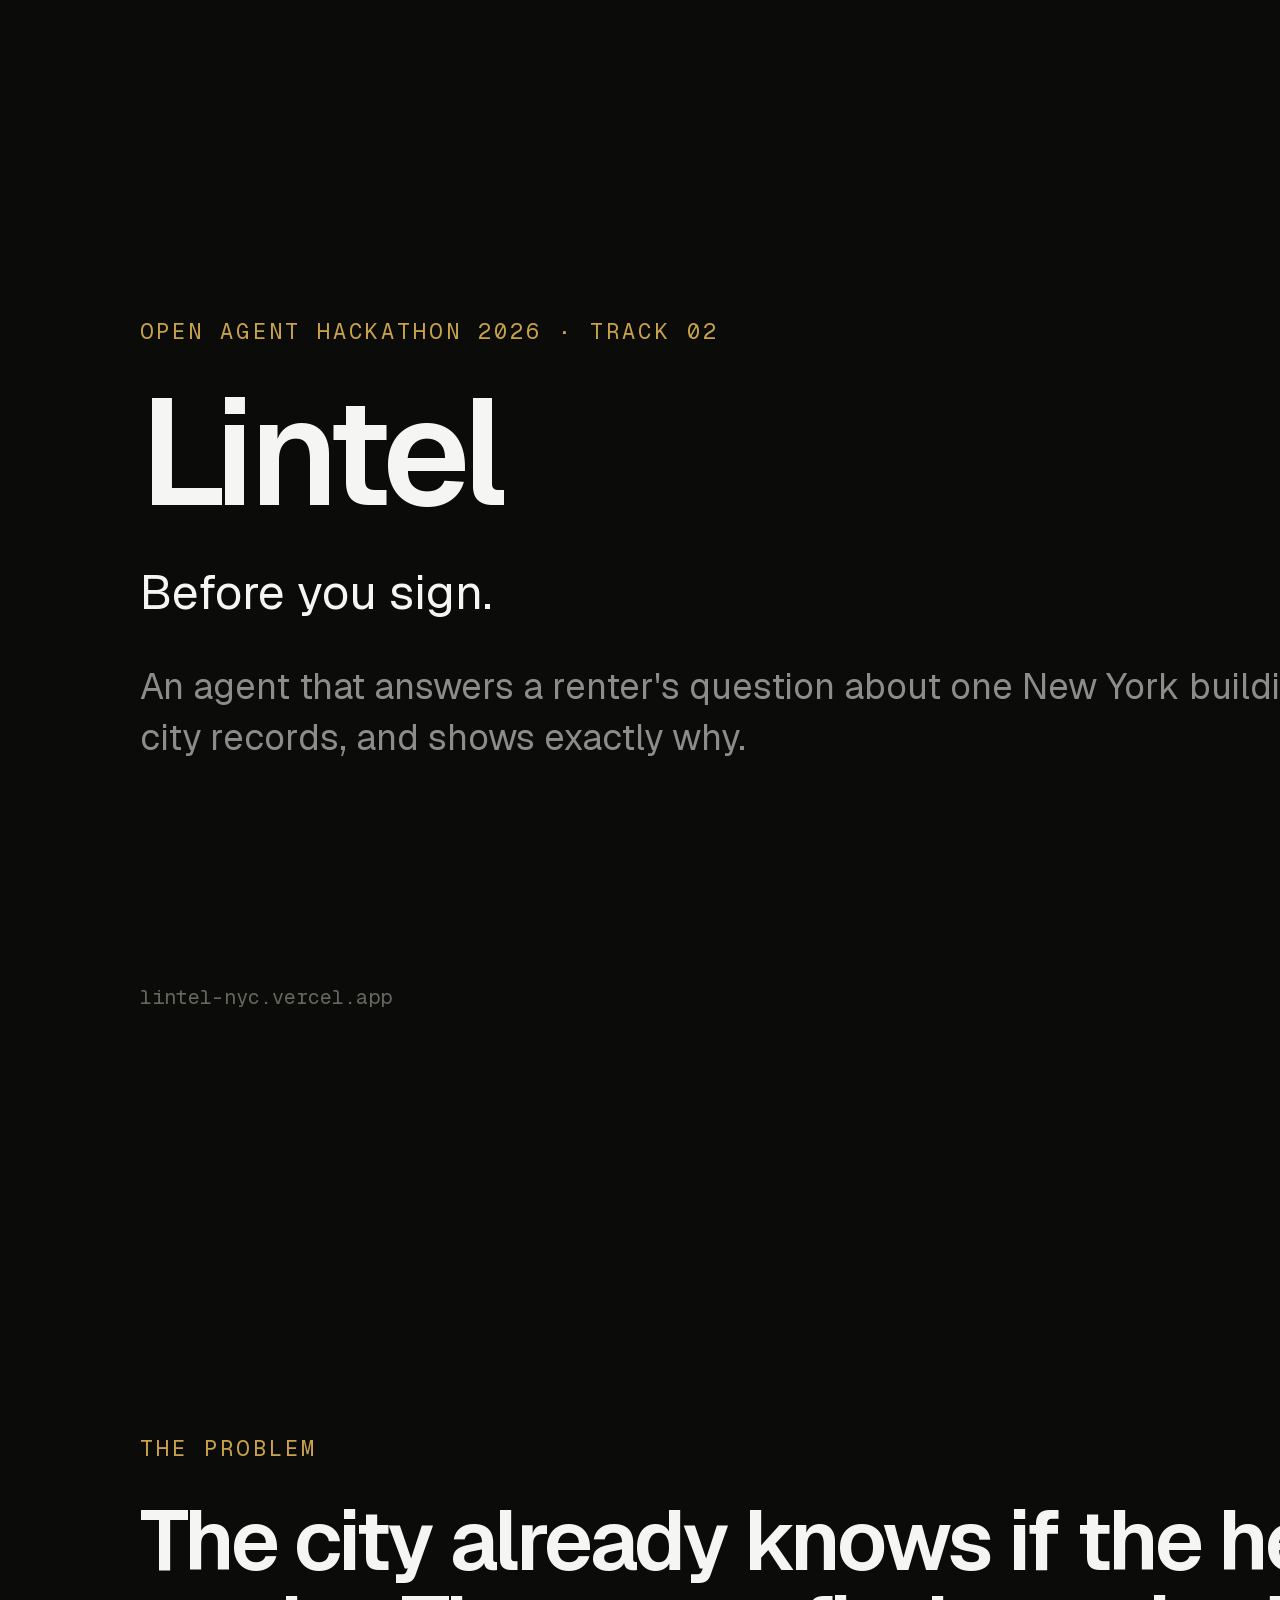
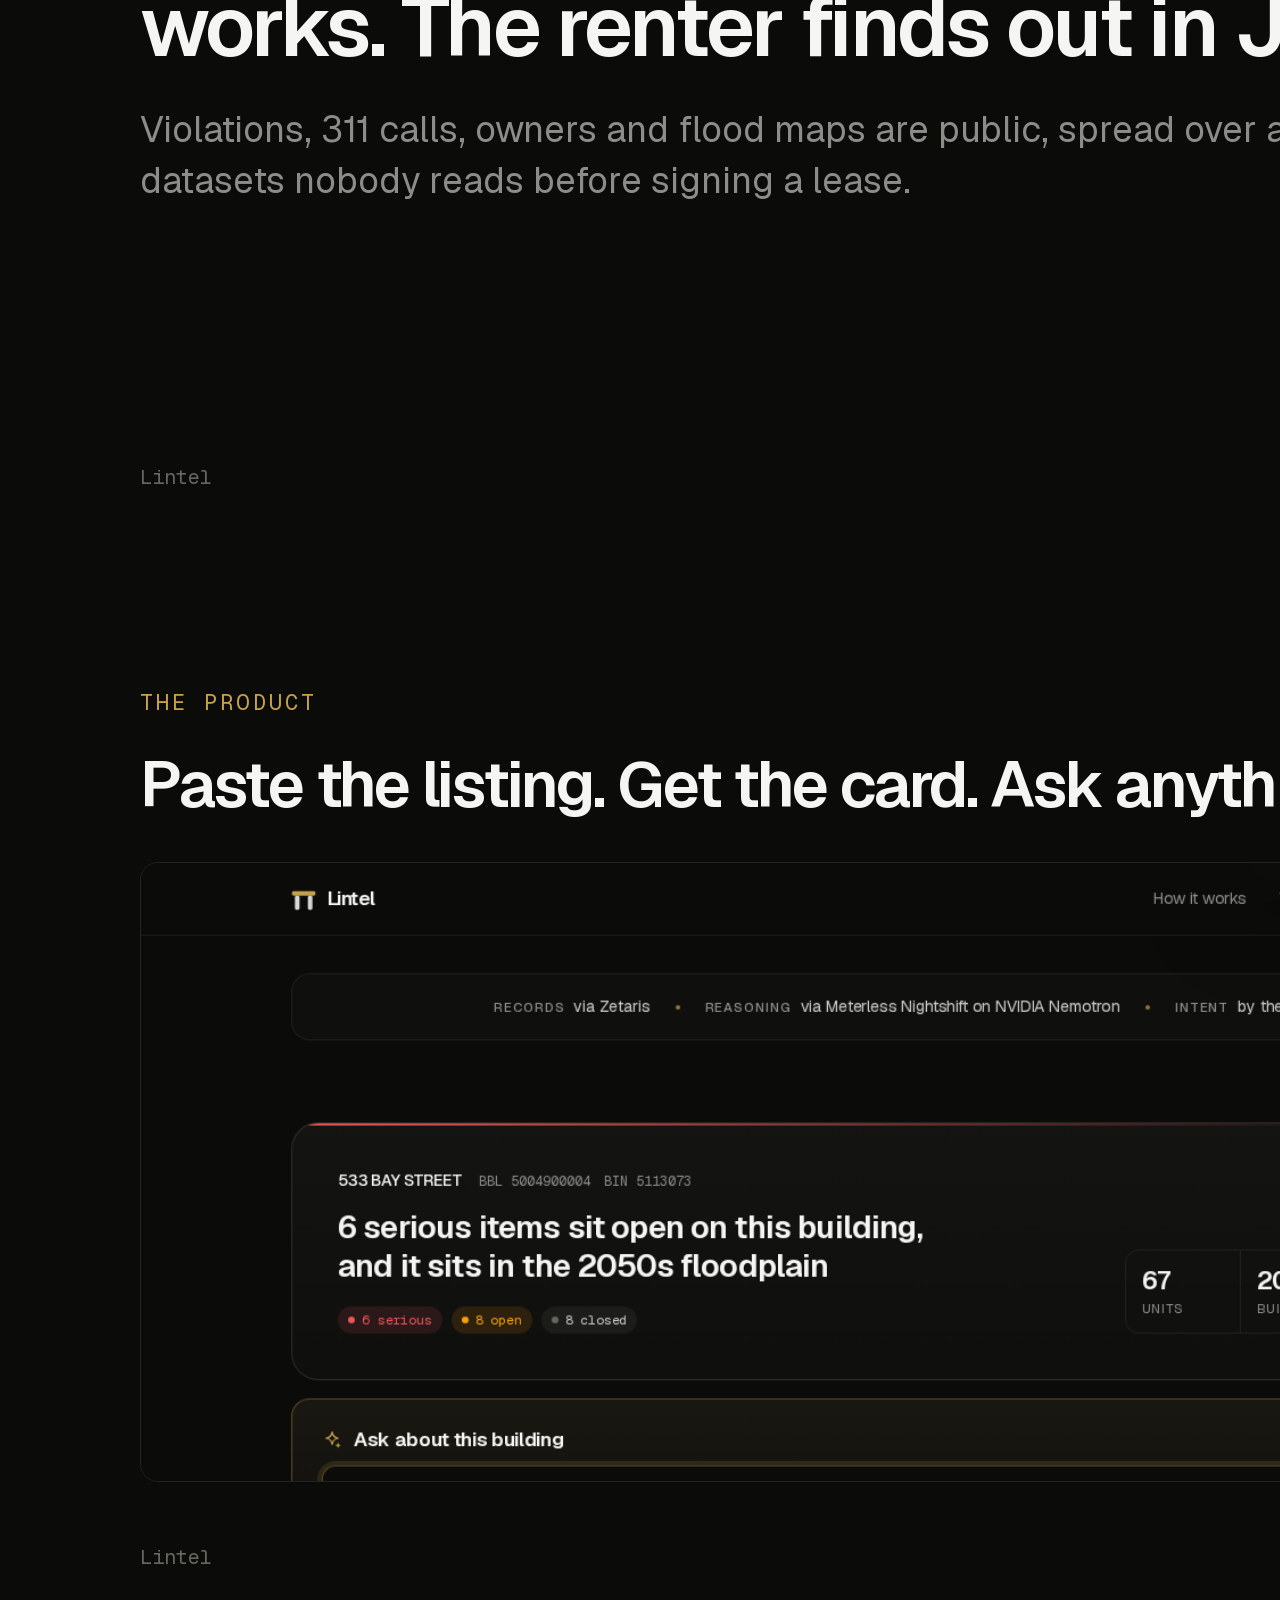
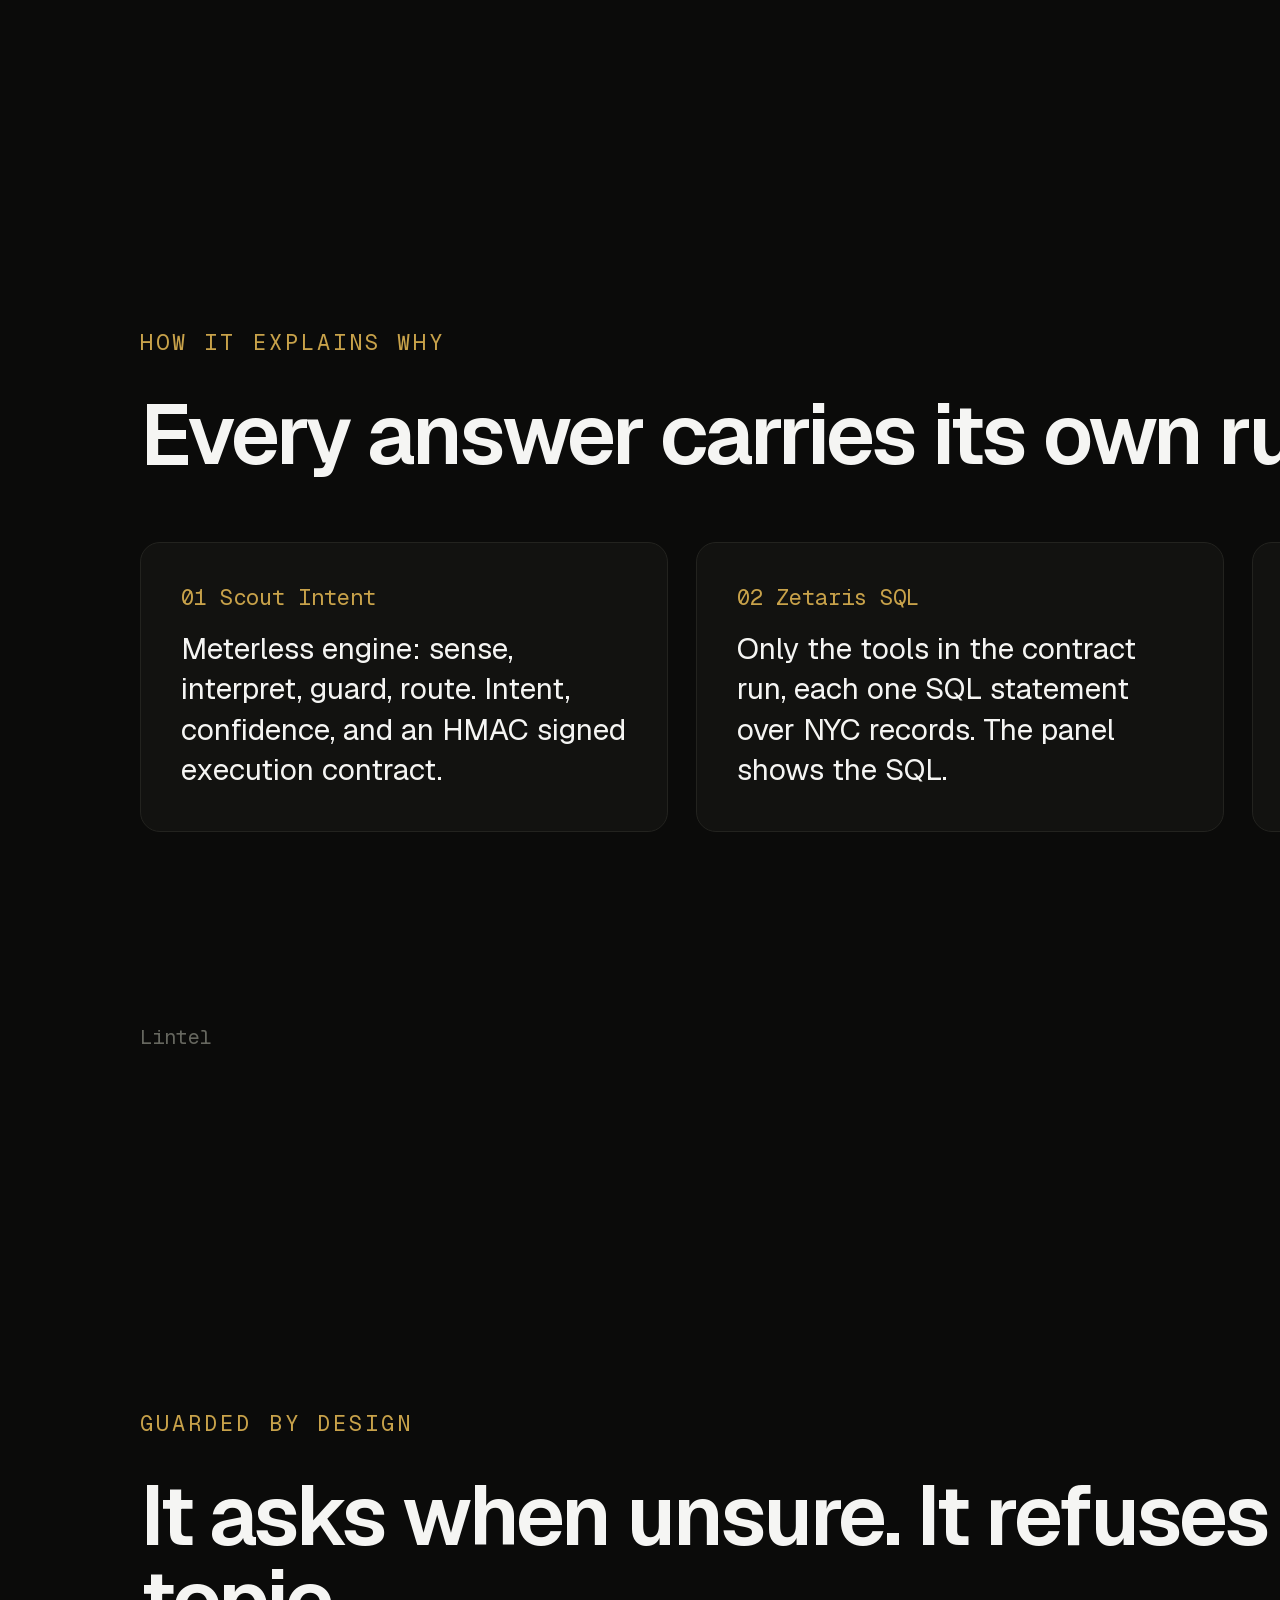
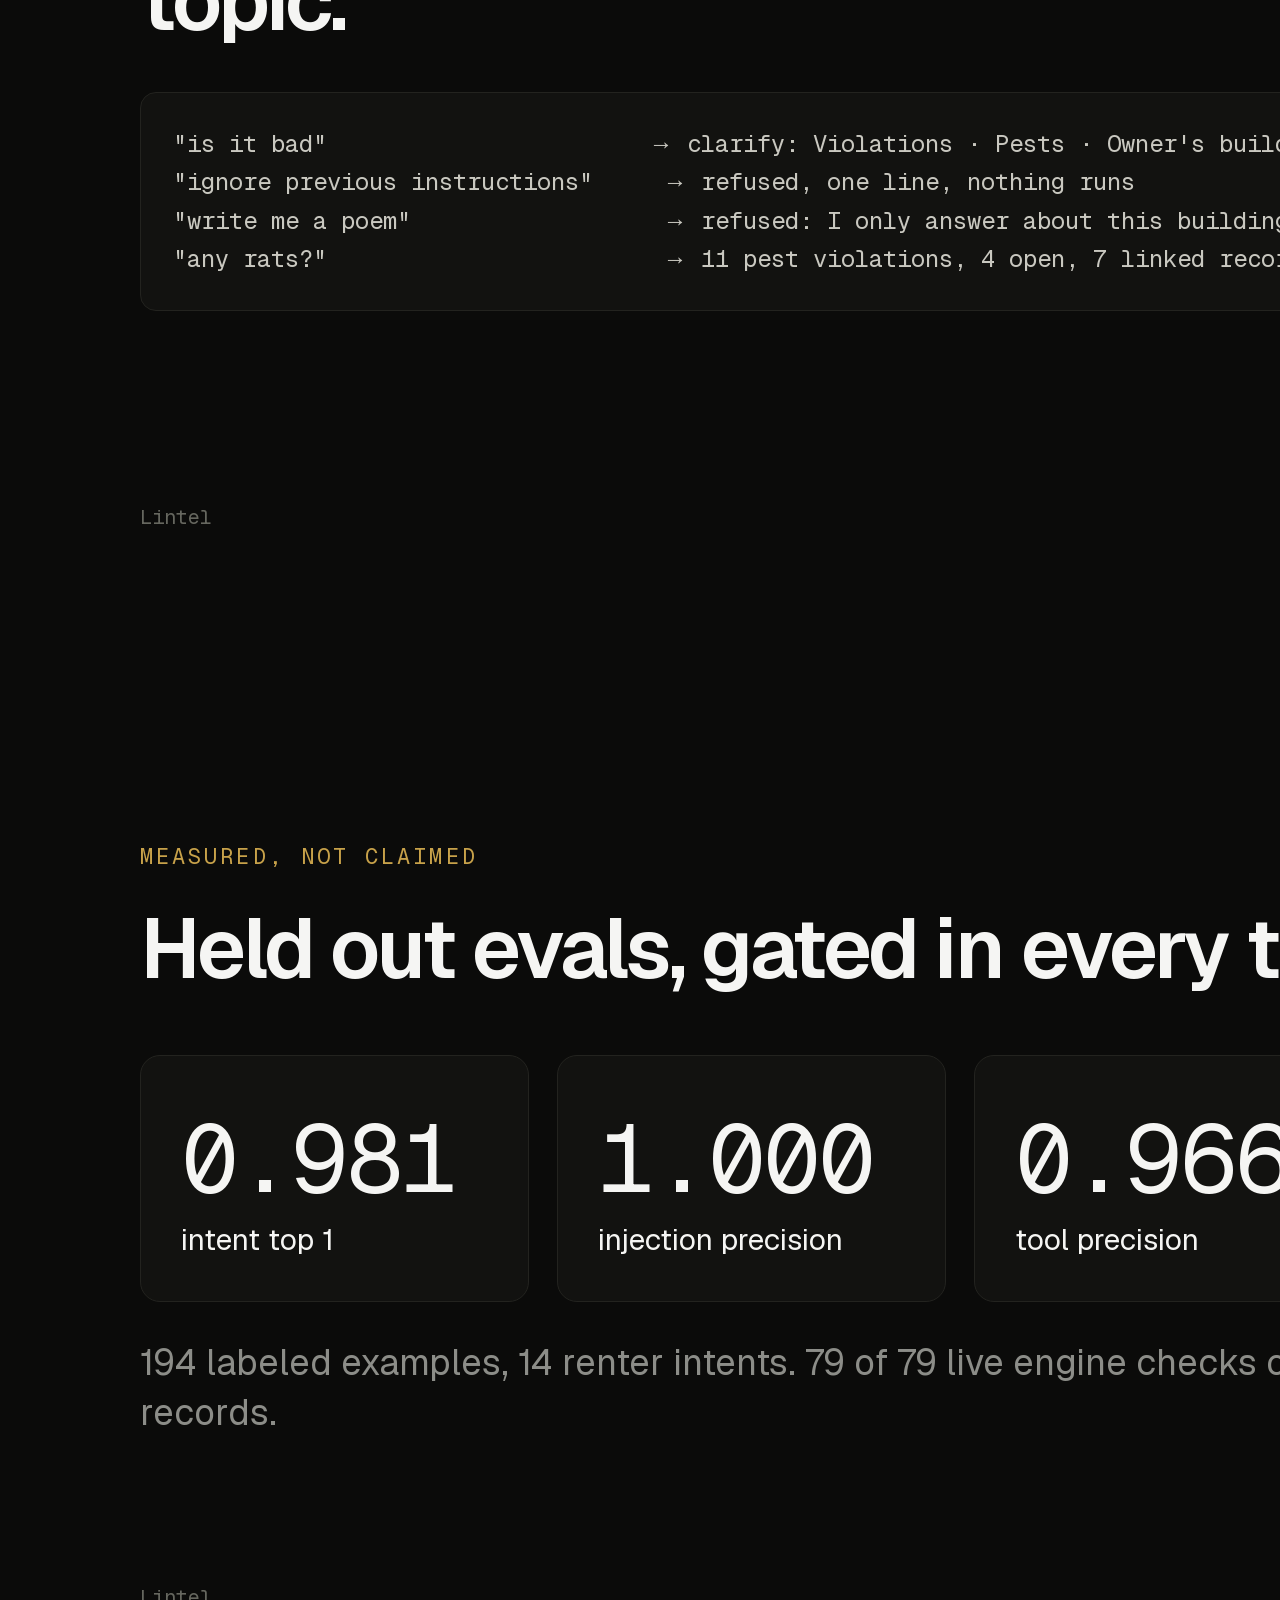
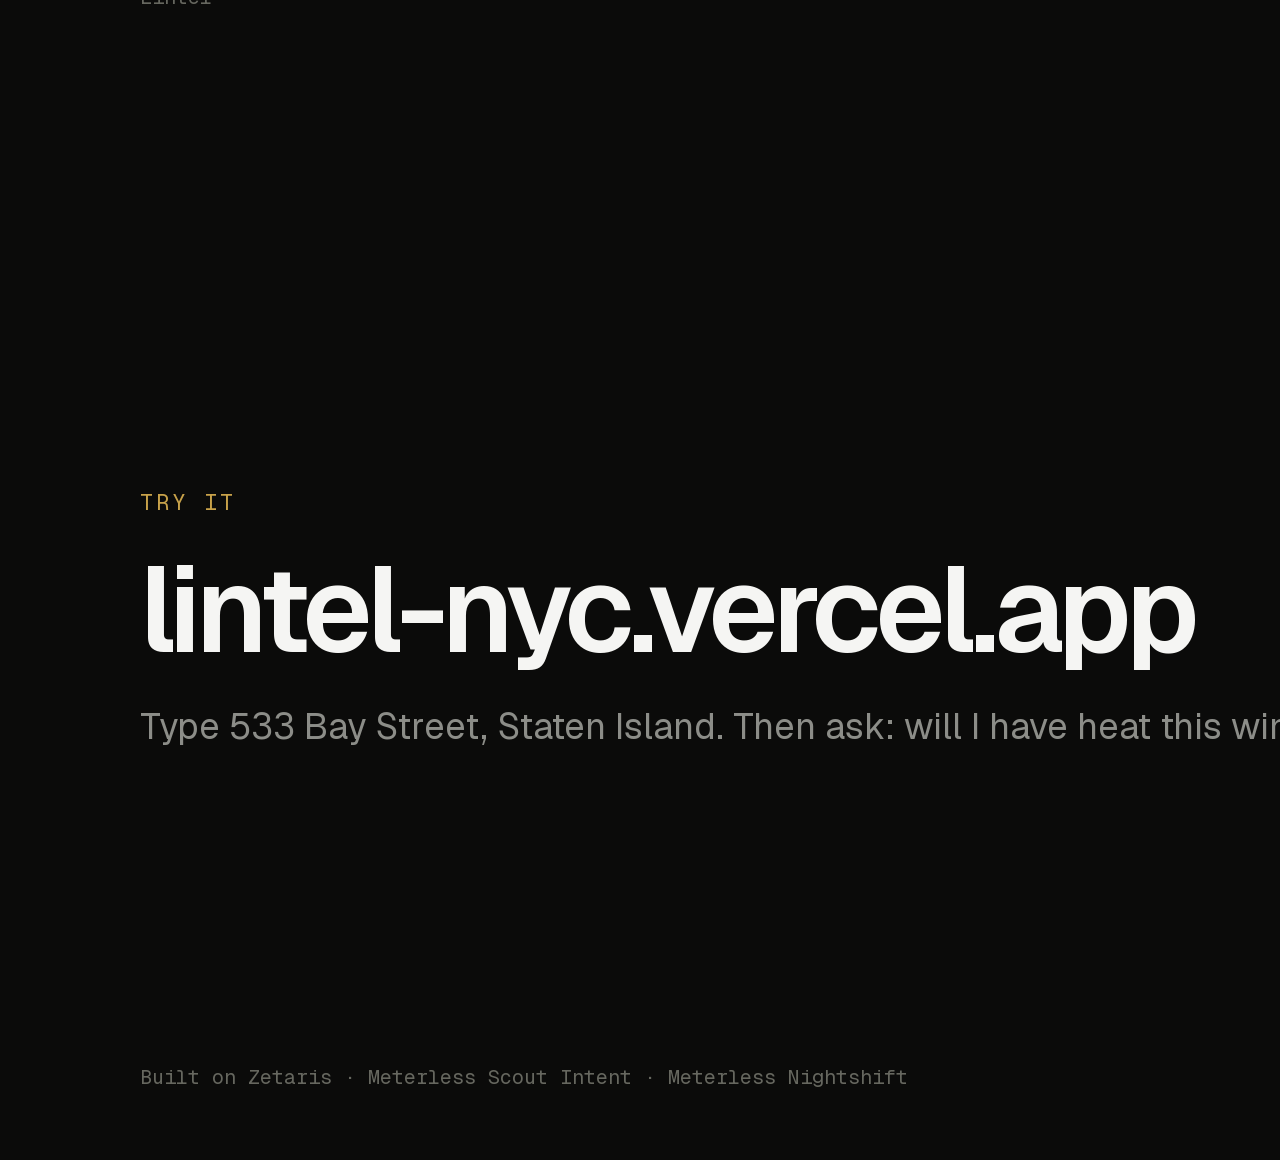
==== deck/deck.html @ 98b82ba8 "Deck (Oct 23)" ====
<!doctype html><html><head><meta charset="utf-8"><style>
@font-face{font-family:G;src:url(geist.woff2)}@font-face{font-family:M;src:url(geistmono.woff2)}
@page{size:1920px 1080px;margin:0}*{box-sizing:border-box;margin:0}
body{background:#0b0b0a;color:#f5f5f3;font-family:G}
.s{width:1920px;height:1080px;padding:120px 140px;position:relative;page-break-after:always;overflow:hidden;display:flex;flex-direction:column;justify-content:center}
.k{font-family:M;font-size:22px;letter-spacing:.14em;text-transform:uppercase;color:#c8a24a;margin-bottom:36px}
h1{font-size:150px;letter-spacing:-.045em;font-weight:600;line-height:.95}
h2{font-size:84px;letter-spacing:-.035em;font-weight:600;line-height:1.02;max-width:1500px}
p{font-size:36px;line-height:1.4;color:#8c8d88;max-width:1300px;margin-top:36px}
.f{position:absolute;bottom:70px;left:140px;right:140px;display:flex;justify-content:space-between;font-family:M;font-size:20px;color:#66675f}
.g{display:grid;grid-template-columns:repeat(3,1fr);gap:28px;margin-top:64px}
.c{border:1px solid #23231f;border-radius:20px;padding:40px;background:#121210}
.c b{display:block;font-family:M;color:#c8a24a;font-size:22px;margin-bottom:18px;font-weight:400}
.c span{font-size:30px;line-height:1.35}
.n{font-family:M;font-size:96px;color:#f5f5f3;letter-spacing:-.03em}
img{border-radius:18px;border:1px solid #23231f}
.mono{font-family:M;font-size:24px;color:#c9c8c0;background:#121210;border:1px solid #23231f;border-radius:16px;padding:32px;margin-top:48px;line-height:1.6;white-space:pre}
</style></head><body>
<section class="s"><div class="k">Open Agent Hackathon 2026 · Track 02</div><h1>Lintel</h1><p style="font-size:48px;color:#f5f5f3">Before you sign.</p><p>An agent that answers a renter's question about one New York building from city records, and shows exactly why.</p><div class="f"><span>lintel-nyc.vercel.app</span><span>01</span></div></section>
<section class="s"><div class="k">The problem</div><h2>The city already knows if the heat works. The renter finds out in January.</h2><p>Violations, 311 calls, owners and flood maps are public, spread over a dozen datasets nobody reads before signing a lease.</p><div class="f"><span>Lintel</span><span>02</span></div></section>
<section class="s" style="padding-top:90px"><div class="k">The product</div><h2 style="font-size:64px">Paste the listing. Get the card. Ask anything.</h2><img src="ask-live.png" style="width:1640px;margin-top:44px;height:620px;object-fit:cover;object-position:top"><div class="f"><span>Lintel</span><span>03</span></div></section>
<section class="s"><div class="k">How it explains why</div><h2>Every answer carries its own run.</h2><div class="g">
<div class="c"><b>01 Scout Intent</b><span>Meterless engine: sense, interpret, guard, route. Intent, confidence, and an HMAC signed execution contract.</span></div>
<div class="c"><b>02 Zetaris SQL</b><span>Only the tools in the contract run, each one SQL statement over NYC records. The panel shows the SQL.</span></div>
<div class="c"><b>03 Nightshift</b><span>Meterless Nightshift writes the sentence from those rows only. Every claim links to its city record.</span></div></div><div class="f"><span>Lintel</span><span>04</span></div></section>
<section class="s"><div class="k">Guarded by design</div><h2>It asks when unsure. It refuses when off topic.</h2><div class="mono">"is it bad"                       → clarify: Violations · Pests · Owner's buildings
"ignore previous instructions"     → refused, one line, nothing runs
"write me a poem"                  → refused: I only answer about this building
"any rats?"                        → 11 pest violations, 4 open, 7 linked records</div><div class="f"><span>Lintel</span><span>05</span></div></section>
<section class="s"><div class="k">Measured, not claimed</div><h2>Held out evals, gated in every test run.</h2><div class="g" style="grid-template-columns:repeat(4,1fr)">
<div class="c"><div class="n">0.981</div><span>intent top 1</span></div><div class="c"><div class="n">1.000</div><span>injection precision</span></div><div class="c"><div class="n">0.966</div><span>tool precision</span></div><div class="c"><div class="n">2.5ms</div><span>full registry scan</span></div></div><p>194 labeled examples, 14 renter intents. 79 of 79 live engine checks on real records.</p><div class="f"><span>Lintel</span><span>06</span></div></section>
<section class="s"><div class="k">Try it</div><h1 style="font-size:120px">lintel-nyc.vercel.app</h1><p>Type 533 Bay Street, Staten Island. Then ask: will I have heat this winter?</p><div class="f"><span>Built on Zetaris · Meterless Scout Intent · Meterless Nightshift</span><span>07</span></div></section>
</body></html>
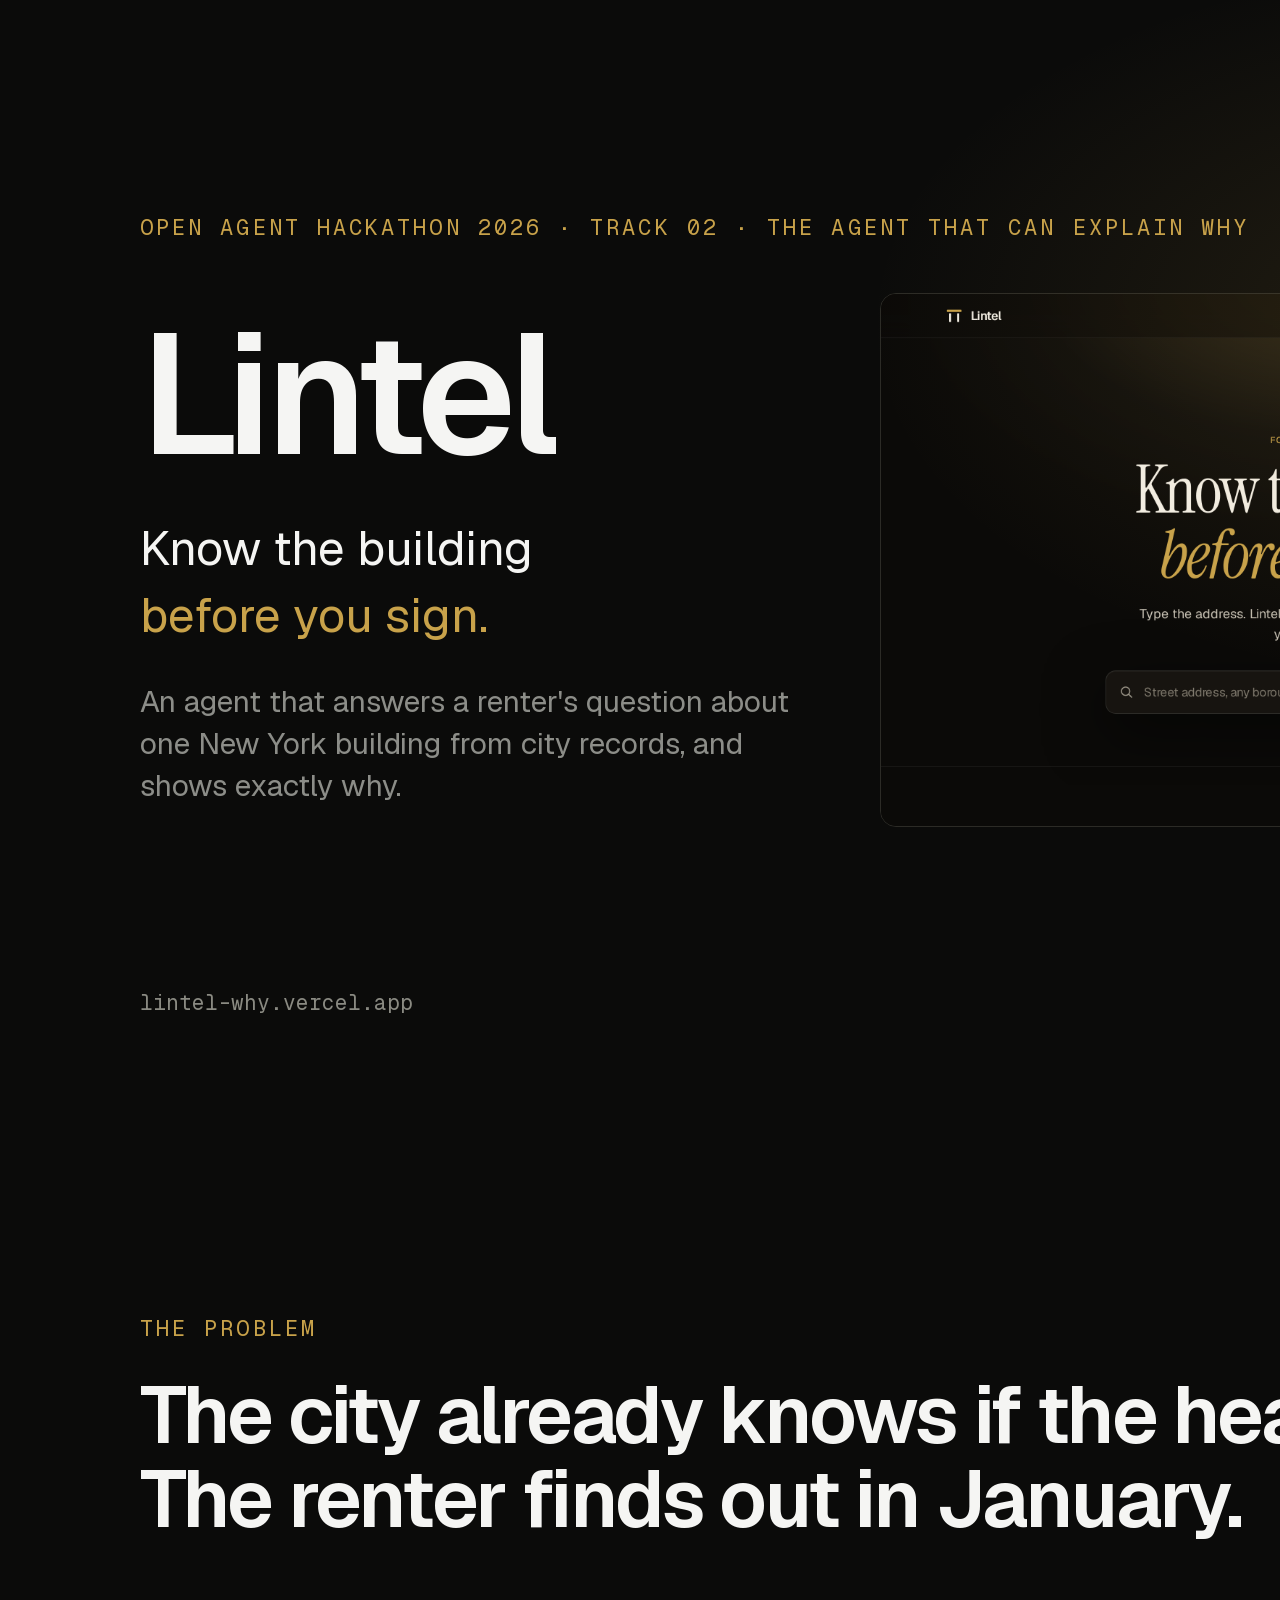
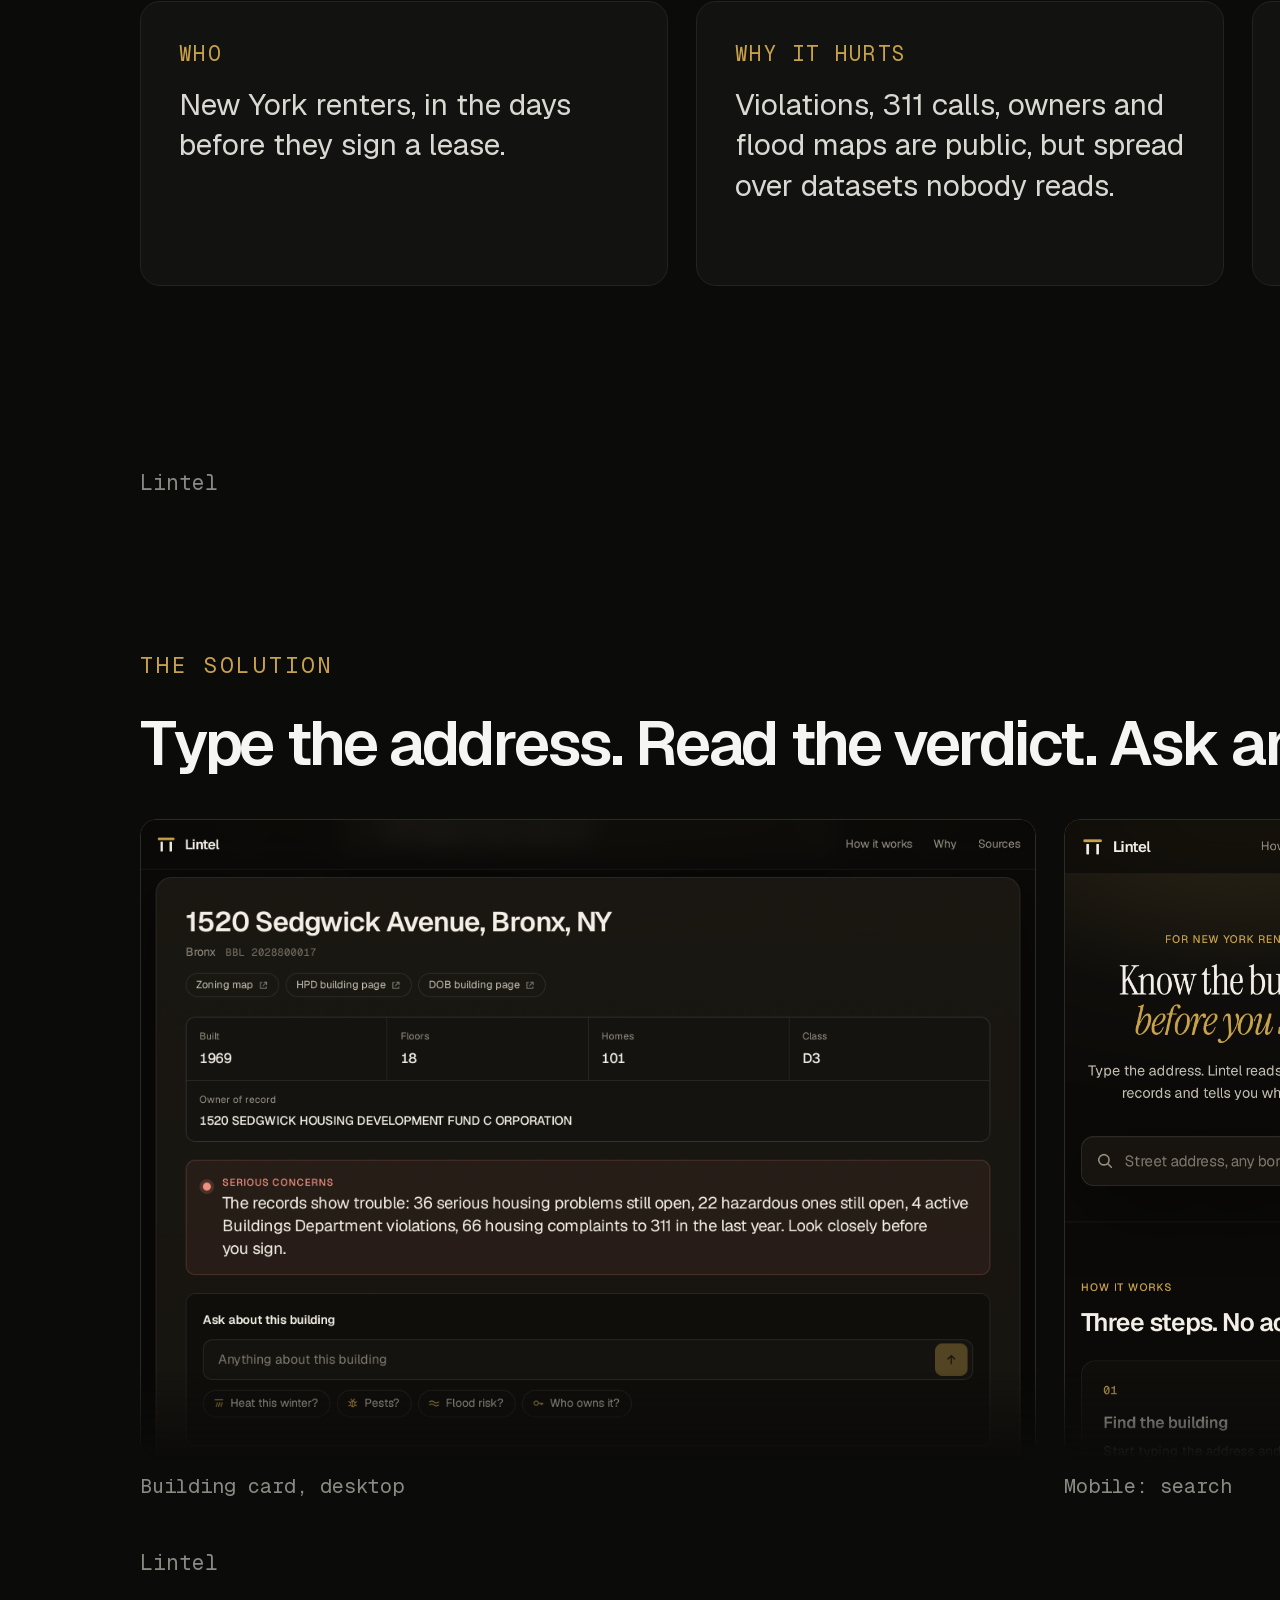
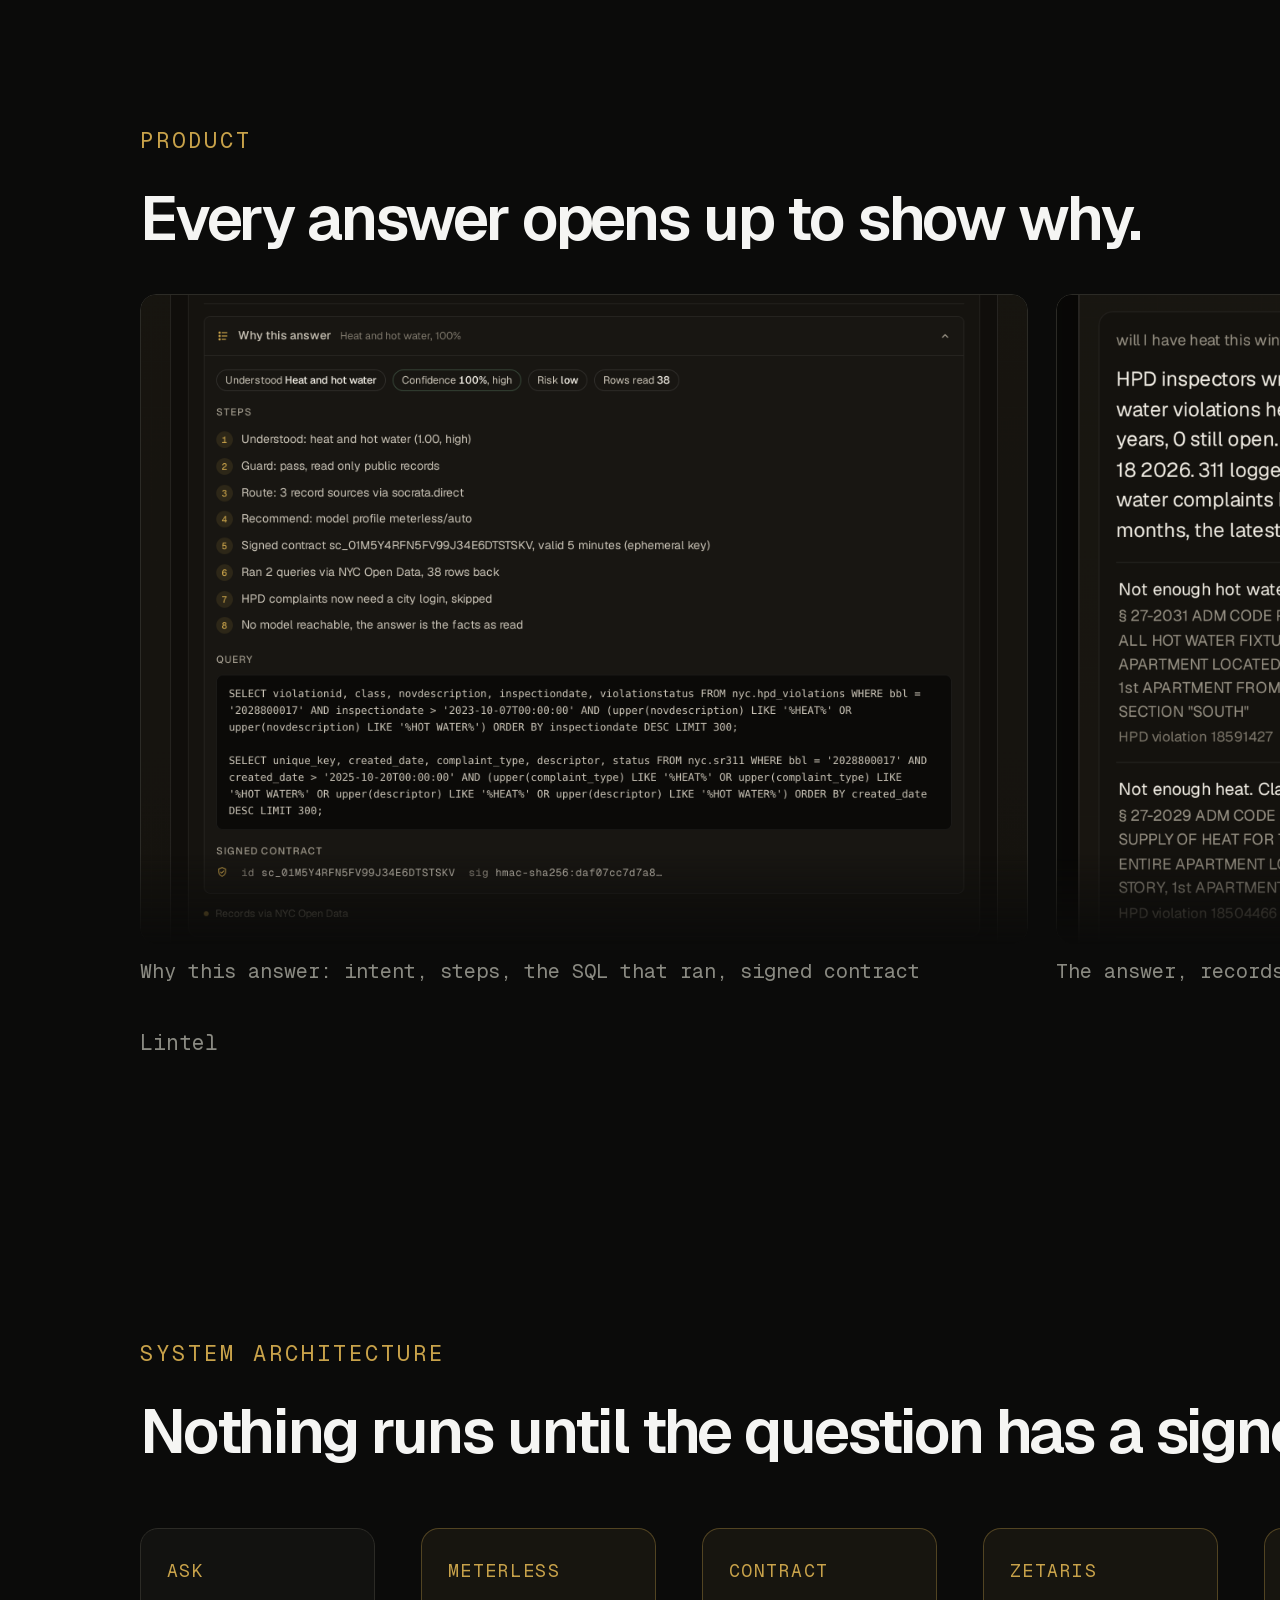
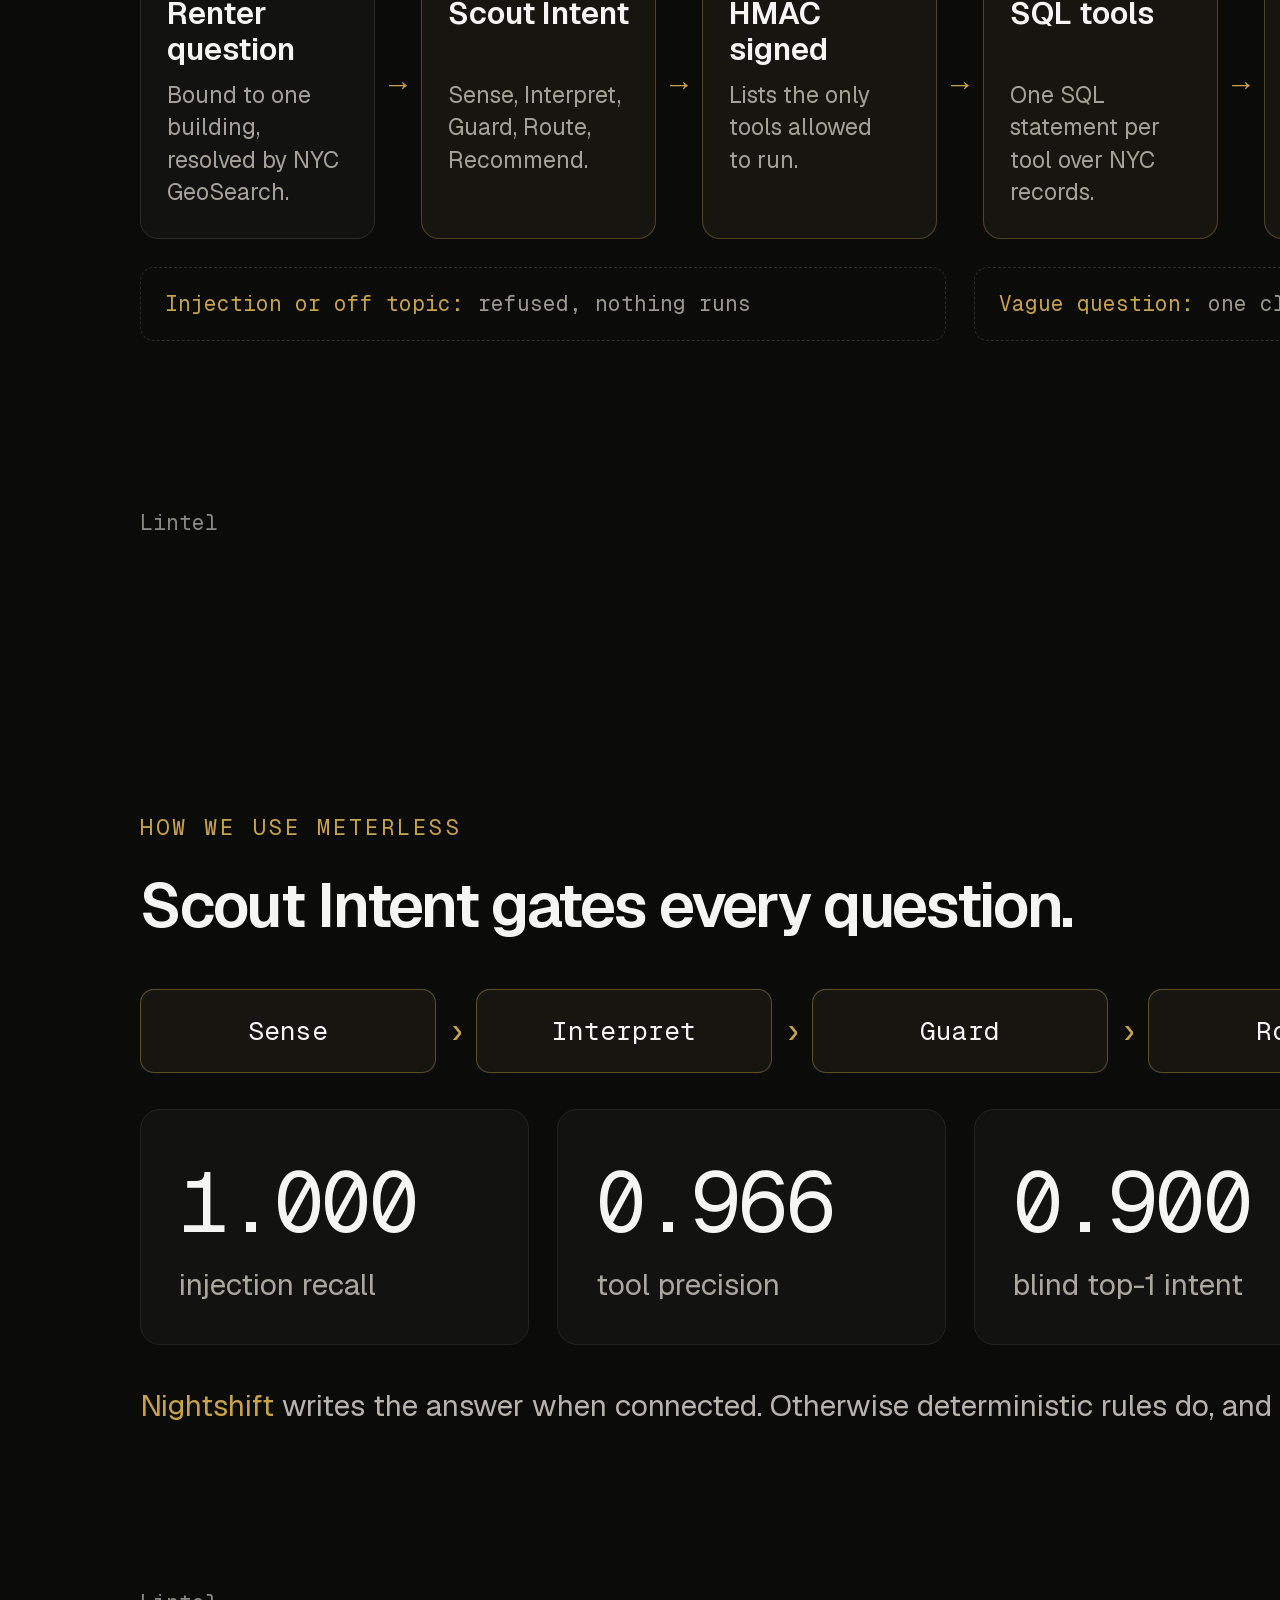
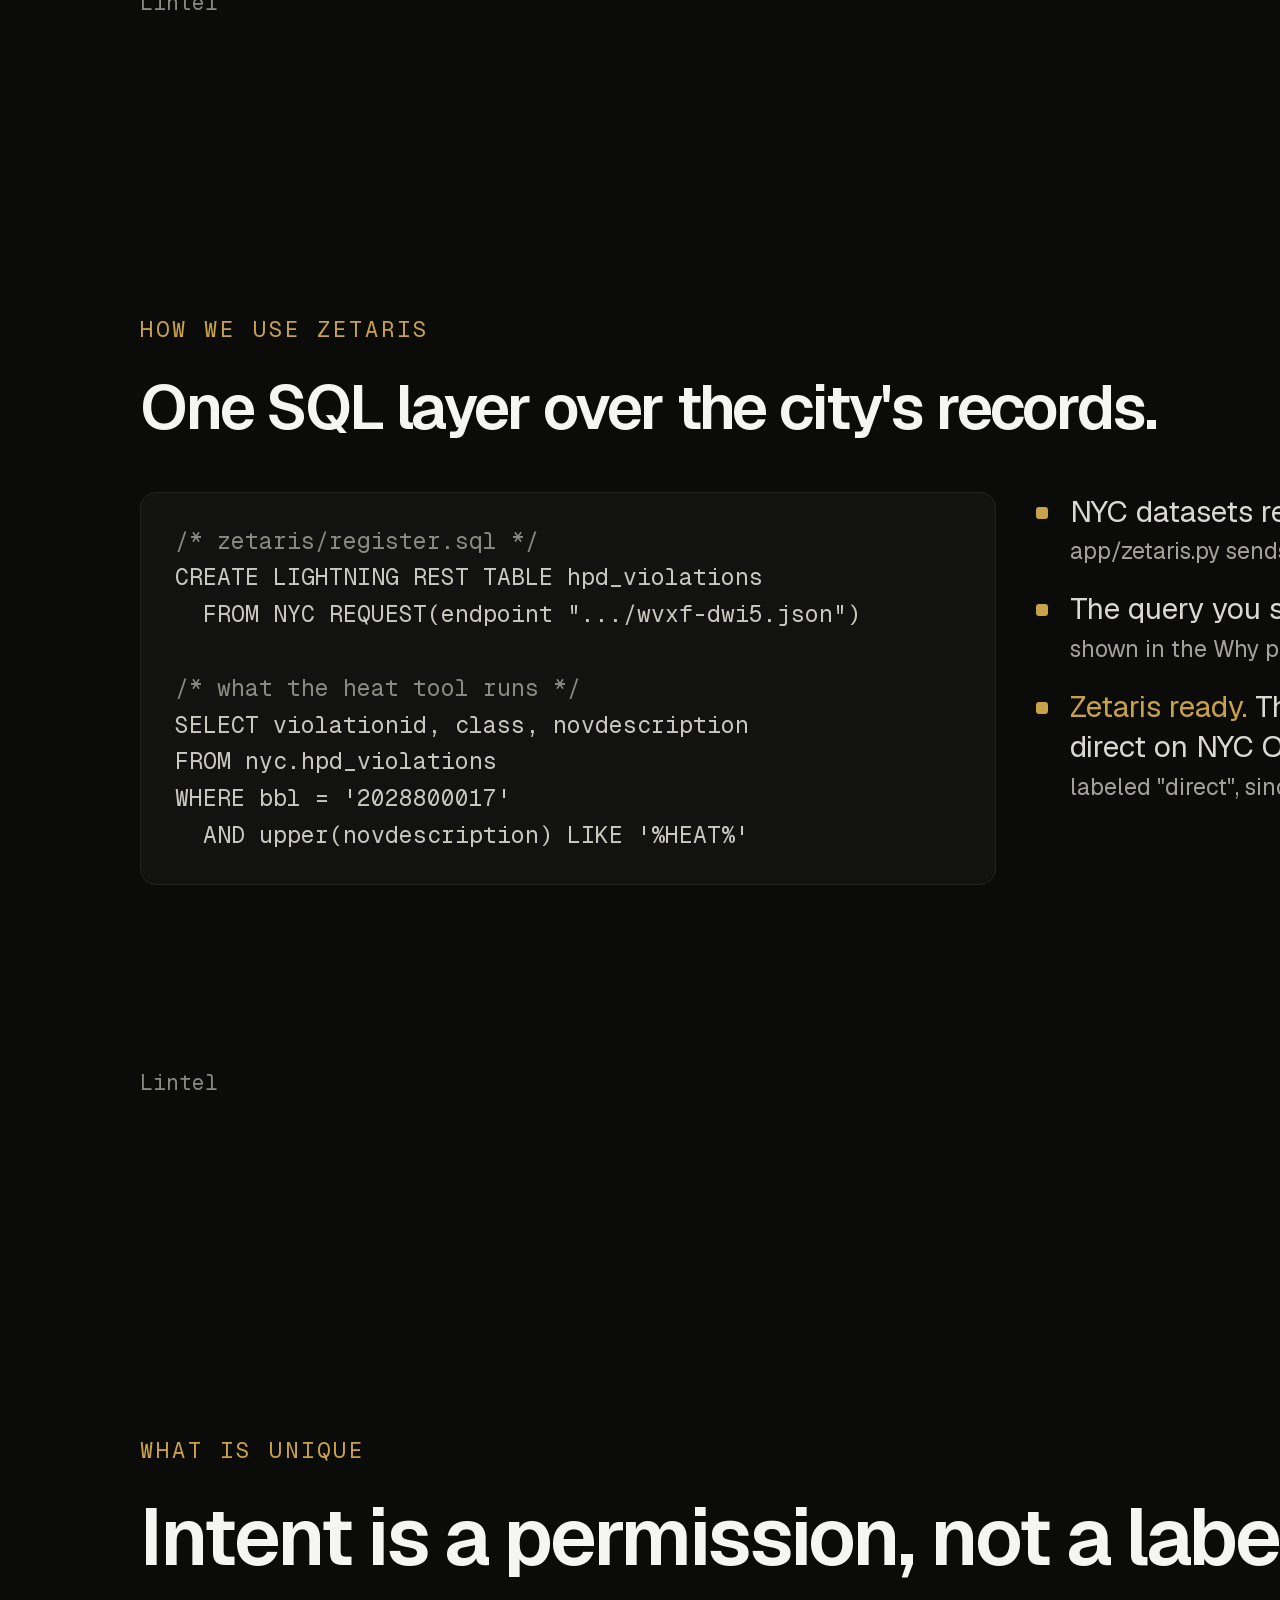
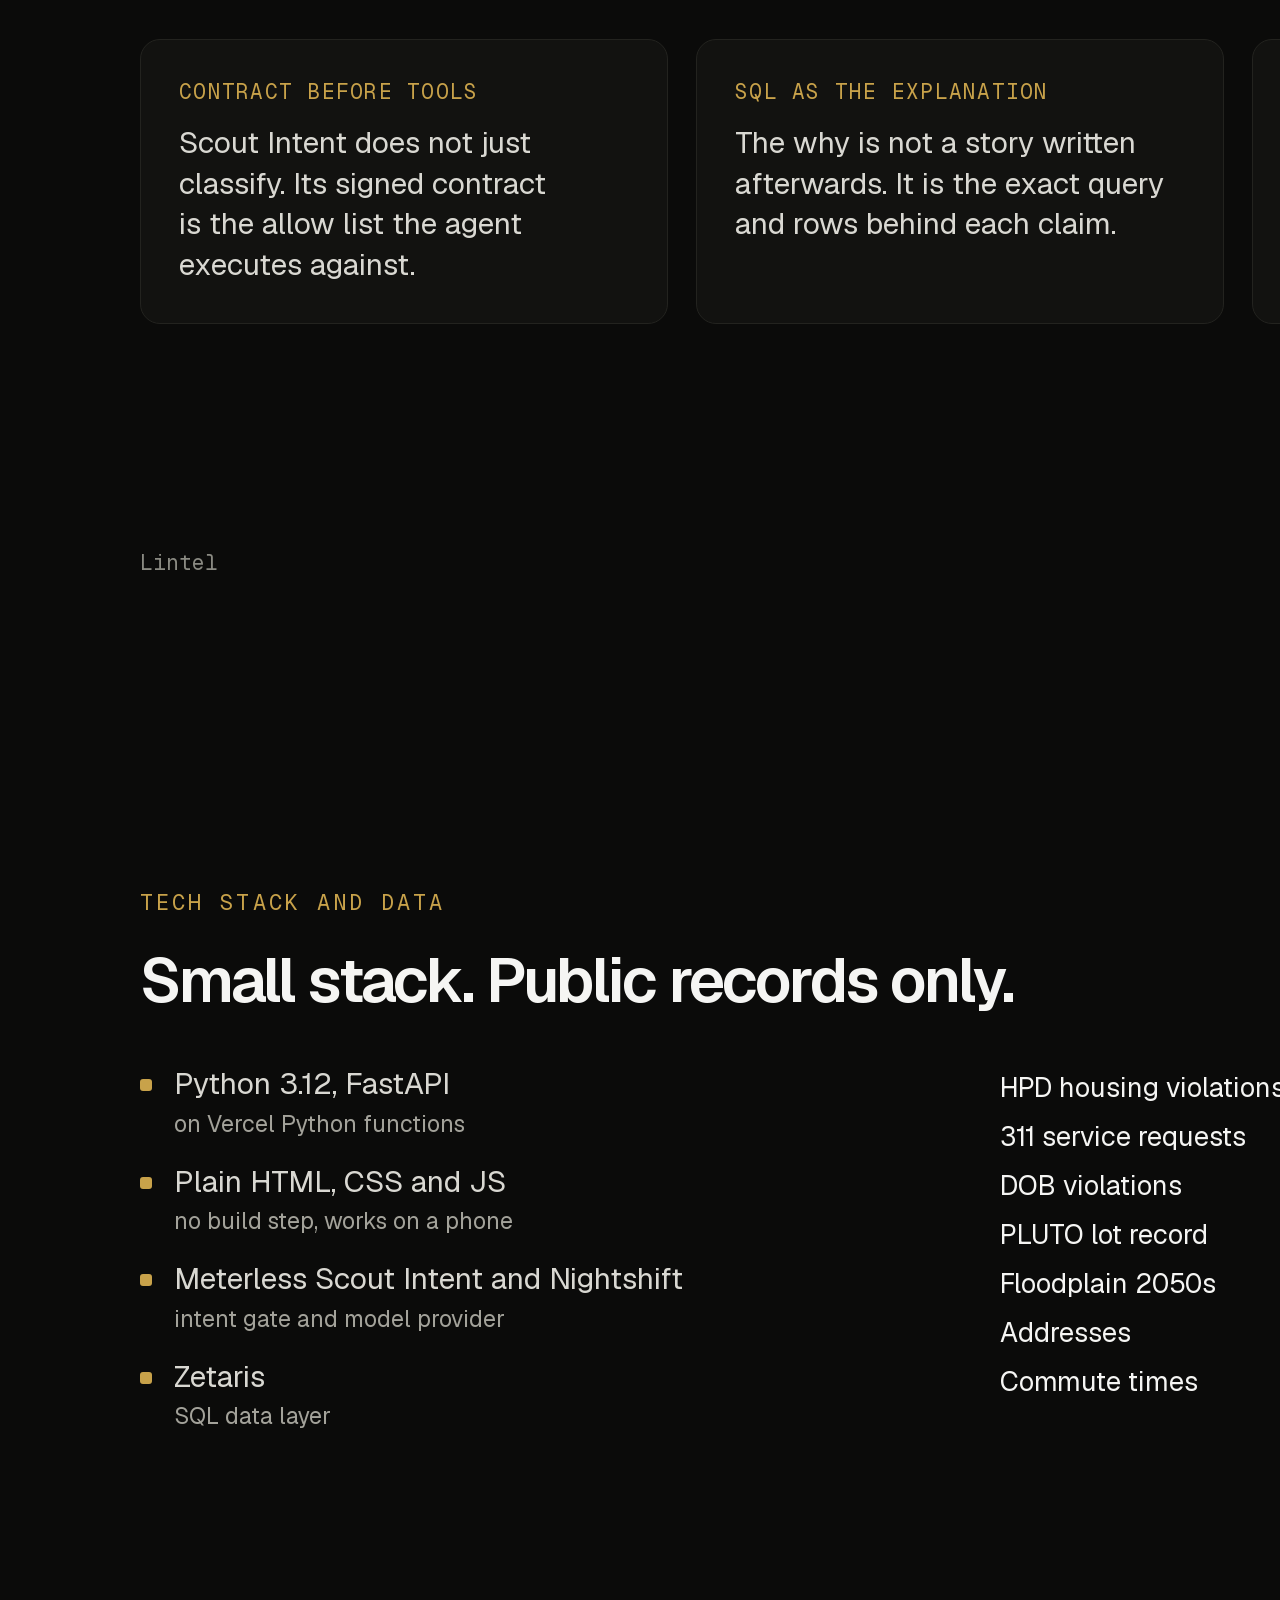
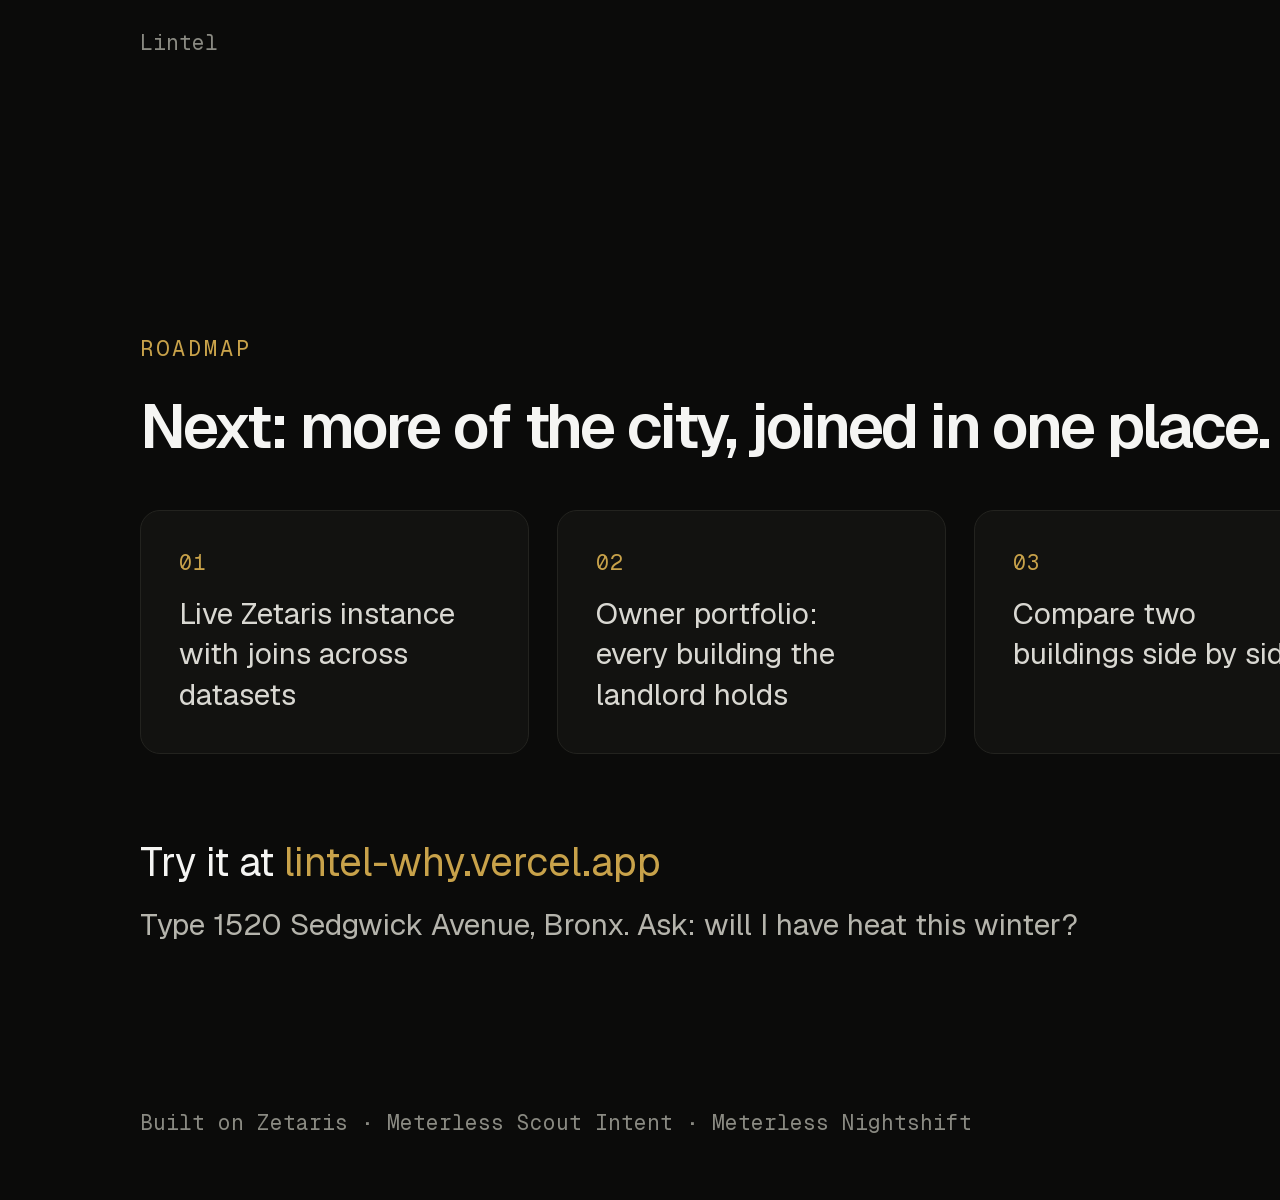
==== commit 9afaea82: "Deck: 10 slides rebuilt from the live site, sponsor use and honest data path" ====
--- a/deck/deck.html
+++ b/deck/deck.html
@@ -1,33 +1,135 @@
-<!doctype html><html><head><meta charset="utf-8"><style>
+<!doctype html><html><head><meta charset="utf-8"><title>Lintel</title><style>
 @font-face{font-family:G;src:url(geist.woff2)}@font-face{font-family:M;src:url(geistmono.woff2)}
-@page{size:1920px 1080px;margin:0}*{box-sizing:border-box;margin:0}
+@page{size:1920px 1080px;margin:0}*{box-sizing:border-box;margin:0;padding:0}
 body{background:#0b0b0a;color:#f5f5f3;font-family:G}
-.s{width:1920px;height:1080px;padding:120px 140px;position:relative;page-break-after:always;overflow:hidden;display:flex;flex-direction:column;justify-content:center}
-.k{font-family:M;font-size:22px;letter-spacing:.14em;text-transform:uppercase;color:#c8a24a;margin-bottom:36px}
-h1{font-size:150px;letter-spacing:-.045em;font-weight:600;line-height:.95}
-h2{font-size:84px;letter-spacing:-.035em;font-weight:600;line-height:1.02;max-width:1500px}
-p{font-size:36px;line-height:1.4;color:#8c8d88;max-width:1300px;margin-top:36px}
-.f{position:absolute;bottom:70px;left:140px;right:140px;display:flex;justify-content:space-between;font-family:M;font-size:20px;color:#66675f}
-.g{display:grid;grid-template-columns:repeat(3,1fr);gap:28px;margin-top:64px}
-.c{border:1px solid #23231f;border-radius:20px;padding:40px;background:#121210}
-.c b{display:block;font-family:M;color:#c8a24a;font-size:22px;margin-bottom:18px;font-weight:400}
-.c span{font-size:30px;line-height:1.35}
-.n{font-family:M;font-size:96px;color:#f5f5f3;letter-spacing:-.03em}
-img{border-radius:18px;border:1px solid #23231f}
-.mono{font-family:M;font-size:24px;color:#c9c8c0;background:#121210;border:1px solid #23231f;border-radius:16px;padding:32px;margin-top:48px;line-height:1.6;white-space:pre}
+span,p,small,div{text-wrap:pretty}
+.s{width:1920px;height:1080px;padding:110px 140px 150px;position:relative;page-break-after:always;overflow:hidden;display:flex;flex-direction:column;justify-content:center}
+.k{font-family:M;font-size:22px;letter-spacing:.14em;text-transform:uppercase;color:#c8a24a;margin-bottom:32px}
+h1{font-size:170px;letter-spacing:-.045em;font-weight:600;line-height:.95}
+h2{font-size:80px;letter-spacing:-.035em;font-weight:600;line-height:1.04;max-width:1560px}
+h2.sm{font-size:62px}
+p{font-size:34px;line-height:1.4;color:#8c8d88;max-width:1300px;margin-top:32px}
+em{font-style:normal;color:#c8a24a}
+.f{position:absolute;bottom:64px;left:140px;right:140px;display:flex;justify-content:space-between;font-family:M;font-size:21px;color:#8a8a82}
+.g{display:grid;grid-template-columns:repeat(3,1fr);gap:28px;margin-top:60px}
+.c{border:1px solid #23231f;border-radius:20px;padding:38px;background:#121210}
+.c b{display:block;font-family:M;color:#c8a24a;font-size:21px;letter-spacing:.06em;text-transform:uppercase;margin-bottom:18px;font-weight:400}
+.c span{font-size:30px;line-height:1.35;color:#d9d8d2}
+.n+span{color:#a9a89f}
+.n{font-family:M;font-size:84px;color:#f5f5f3;letter-spacing:-.03em;margin-bottom:8px}
+.shots{display:flex;gap:28px;margin-top:44px;align-items:flex-start}
+.shots img{border-radius:16px;border:1px solid #2c2b26;display:block}
+.cap{font-family:M;font-size:20px;color:#8a8a82;margin-top:14px}
+.glow{position:absolute;inset:0;background:radial-gradient(900px 520px at 78% 30%,rgba(200,162,74,.13),transparent 70%);pointer-events:none}
+.flow{display:flex;align-items:stretch;margin-top:64px}
+.node{flex:1;border:1px solid #2c2b26;border-radius:18px;background:#121210;padding:30px 26px;display:flex;flex-direction:column}
+.node.hi{border-color:#c8a24a55;background:#17150f}
+.node b{font-family:M;font-size:18px;letter-spacing:.08em;text-transform:uppercase;color:#c8a24a;font-weight:400;margin-bottom:14px}
+.node strong{font-size:31px;font-weight:600;line-height:1.15;margin-bottom:12px;min-height:2.3em}
+.node span{font-size:23px;line-height:1.4;color:#a3a29a}
+.arr{width:46px;display:flex;align-items:center;justify-content:center;color:#c8a24a;font-family:M;font-size:30px;flex:none}
+.side{display:flex;gap:28px;margin-top:28px}
+.side div{flex:1;font-family:M;font-size:21px;color:#9a998f;border:1px dashed #2c2b26;border-radius:14px;padding:20px 24px;line-height:1.5}
+.side div i{font-style:normal;color:#c8a24a;margin-right:14px}
+.pipe{display:flex;gap:40px;margin-top:52px}
+.pipe div{flex:1;position:relative;text-align:center;font-family:M;font-size:26px;padding:24px 0;border:1px solid #c8a24a66;border-radius:14px;color:#f5f5f3;background:#17150f}
+.mono{font-family:M;font-size:23px;color:#c9c8c0;background:#121210;border:1px solid #23231f;border-radius:16px;padding:30px 34px;line-height:1.6;white-space:pre}
+.mono i{font-style:normal;color:#8a8a82}
+.two{display:grid;grid-template-columns:1.15fr 1fr;gap:40px;margin-top:52px;align-items:start}
+.list{display:flex;flex-direction:column;gap:22px}
+.list div{font-size:30px;line-height:1.35;color:#d9d8d2;padding-left:34px;position:relative}
+.list div:before{content:"";position:absolute;left:0;top:15px;width:12px;height:12px;border-radius:3px;background:#c8a24a}
+.list div small{display:block;font-size:23px;color:#a3a29a;margin-top:4px}
+.ds{display:grid;grid-template-columns:1fr auto;gap:14px 28px;font-size:27px;margin-top:6px}
+.ds span:nth-child(even){font-family:M;font-size:22px;color:#c8a24a;align-self:center}
+.pipe div+div:before{content:"›";position:absolute;left:-30px;top:50%;transform:translateY(-50%);color:#c8a24a;font-size:34px}
+.fade{-webkit-mask-image:linear-gradient(#000 86%,transparent);mask-image:linear-gradient(#000 86%,transparent)}
 </style></head><body>
-<section class="s"><div class="k">Open Agent Hackathon 2026 · Track 02</div><h1>Lintel</h1><p style="font-size:48px;color:#f5f5f3">Before you sign.</p><p>An agent that answers a renter's question about one New York building from city records, and shows exactly why.</p><div class="f"><span>lintel-nyc.vercel.app</span><span>01</span></div></section>
-<section class="s"><div class="k">The problem</div><h2>The city already knows if the heat works. The renter finds out in January.</h2><p>Violations, 311 calls, owners and flood maps are public, spread over a dozen datasets nobody reads before signing a lease.</p><div class="f"><span>Lintel</span><span>02</span></div></section>
-<section class="s" style="padding-top:90px"><div class="k">The product</div><h2 style="font-size:64px">Paste the listing. Get the card. Ask anything.</h2><img src="ask-live.png" style="width:1640px;margin-top:44px;height:620px;object-fit:cover;object-position:top"><div class="f"><span>Lintel</span><span>03</span></div></section>
-<section class="s"><div class="k">How it explains why</div><h2>Every answer carries its own run.</h2><div class="g">
-<div class="c"><b>01 Scout Intent</b><span>Meterless engine: sense, interpret, guard, route. Intent, confidence, and an HMAC signed execution contract.</span></div>
-<div class="c"><b>02 Zetaris SQL</b><span>Only the tools in the contract run, each one SQL statement over NYC records. The panel shows the SQL.</span></div>
-<div class="c"><b>03 Nightshift</b><span>Meterless Nightshift writes the sentence from those rows only. Every claim links to its city record.</span></div></div><div class="f"><span>Lintel</span><span>04</span></div></section>
-<section class="s"><div class="k">Guarded by design</div><h2>It asks when unsure. It refuses when off topic.</h2><div class="mono">"is it bad"                       → clarify: Violations · Pests · Owner's buildings
-"ignore previous instructions"     → refused, one line, nothing runs
-"write me a poem"                  → refused: I only answer about this building
-"any rats?"                        → 11 pest violations, 4 open, 7 linked records</div><div class="f"><span>Lintel</span><span>05</span></div></section>
-<section class="s"><div class="k">Measured, not claimed</div><h2>Held out evals, gated in every test run.</h2><div class="g" style="grid-template-columns:repeat(4,1fr)">
-<div class="c"><div class="n">0.981</div><span>intent top 1</span></div><div class="c"><div class="n">1.000</div><span>injection precision</span></div><div class="c"><div class="n">0.966</div><span>tool precision</span></div><div class="c"><div class="n">2.5ms</div><span>full registry scan</span></div></div><p>194 labeled examples, 14 renter intents. 79 of 79 live engine checks on real records.</p><div class="f"><span>Lintel</span><span>06</span></div></section>
-<section class="s"><div class="k">Try it</div><h1 style="font-size:120px">lintel-nyc.vercel.app</h1><p>Type 533 Bay Street, Staten Island. Then ask: will I have heat this winter?</p><div class="f"><span>Built on Zetaris · Meterless Scout Intent · Meterless Nightshift</span><span>07</span></div></section>
+
+<section class="s"><div class="glow"></div><div class="k">Open Agent Hackathon 2026 · Track 02 · The Agent That Can Explain Why</div>
+<div style="display:flex;gap:56px;align-items:center;margin-top:20px"><div style="flex:1"><h1>Lintel</h1><p style="font-size:48px;color:#f5f5f3;margin-top:40px">Know the building<br><em>before you sign.</em></p><p style="font-size:30px">An agent that answers a renter's question about one New York building from city records, and shows exactly why.</p></div>
+<div class="shots" style="margin-top:0"><img src="crop-hero.png" style="width:900px"></div></div>
+<div class="f"><span>lintel-why.vercel.app</span><span>01</span></div></section>
+
+<section class="s"><div class="k">The problem</div><h2>The city already knows if the heat works. The renter finds out in January.</h2><div class="g">
+<div class="c"><b>Who</b><span>New York renters, in the days before they sign a lease.</span></div>
+<div class="c"><b>Why it hurts</b><span>Violations, 311 calls, owners and flood maps are public, but spread over datasets nobody reads.</span></div>
+<div class="c"><b>Example</b><span>1520 Sedgwick Avenue, Bronx: 36 serious and 22 hazardous housing problems open. None of it is on the listing.</span></div></div><div class="f"><span>Lintel</span><span>02</span></div></section>
+
+<section class="s" style="padding-top:70px;padding-bottom:120px"><div class="k">The solution</div><h2 class="sm">Type the address. Read the verdict. Ask anything.</h2>
+<div class="shots"><div><img class="fade" src="crop-card.png" style="height:640px;width:auto"><div class="cap">Building card, desktop</div></div><div><img class="fade" src="crop-m-hero.png" style="height:640px;width:auto"><div class="cap">Mobile: search</div></div><div><img class="fade" src="shot-m-card-crop.png" style="height:640px;width:auto"><div class="cap">Mobile: verdict</div></div></div>
+<div class="f"><span>Lintel</span><span>03</span></div></section>
+
+<section class="s" style="padding-top:70px;padding-bottom:120px"><div class="k">Product</div><h2 class="sm">Every answer opens up to show why.</h2>
+<div class="shots"><div><img class="fade" src="crop-why.png" style="height:650px;width:auto"><div class="cap">Why this answer: intent, steps, the SQL that ran, signed contract</div></div><div><img class="fade" src="shot-m-answer-crop.png" style="height:650px;width:auto"><div class="cap">The answer, records linked</div></div></div>
+<div class="f"><span>Lintel</span><span>04</span></div></section>
+
+<section class="s"><div class="k">System architecture</div><h2 class="sm">Nothing runs until the question has a signed contract.</h2>
+<div class="flow">
+<div class="node"><b>Ask</b><strong>Renter question</strong><span>Bound to one building, resolved by NYC GeoSearch.</span></div><div class="arr">→</div>
+<div class="node hi"><b>Meterless</b><strong>Scout Intent</strong><span>Sense, Interpret, Guard, Route, Recommend.</span></div><div class="arr">→</div>
+<div class="node hi"><b>Contract</b><strong>HMAC signed</strong><span>Lists the only tools allowed to run.</span></div><div class="arr">→</div>
+<div class="node hi"><b>Zetaris</b><strong>SQL tools</strong><span>One SQL statement per tool over NYC records.</span></div><div class="arr">→</div>
+<div class="node hi"><b>Writer</b><strong>Nightshift or rules</strong><span>Writes only from the rows that came back.</span></div><div class="arr">→</div>
+<div class="node"><b>Out</b><strong>Answer</strong><span>With evidence links, steps, SQL and contract id.</span></div>
+</div>
+<div class="side"><div><i>Injection or off topic:</i>refused, nothing runs</div><div><i>Vague question:</i>one clarifying choice instead of a guess</div></div>
+<div class="f"><span>Lintel</span><span>05</span></div></section>
+
+<section class="s"><div class="k">How we use Meterless</div><h2 class="sm">Scout Intent gates every question.</h2>
+<div class="pipe"><div>Sense</div><div>Interpret</div><div>Guard</div><div>Route</div><div>Recommend</div></div>
+<div class="g" style="grid-template-columns:repeat(4,1fr);margin-top:36px">
+<div class="c"><div class="n">1.000</div><span>injection recall</span></div><div class="c"><div class="n">0.966</div><span>tool precision</span></div><div class="c"><div class="n">0.900</div><span>blind top-1 intent</span></div><div class="c"><div class="n">0.063</div><span>clarification rate</span></div></div>
+<p style="font-size:30px;margin-top:40px;color:#b5b4ac;max-width:1640px"><em>Nightshift</em> writes the answer when connected. Otherwise deterministic rules do, and the answer names which one ran.</p>
+<div class="f"><span>Lintel</span><span>06</span></div></section>
+
+<section class="s"><div class="k">How we use Zetaris</div><h2 class="sm">One SQL layer over the city's records.</h2>
+<div class="two"><div class="mono"><i>/* zetaris/register.sql */</i>
+CREATE LIGHTNING REST TABLE hpd_violations
+  FROM NYC REQUEST(endpoint ".../wvxf-dwi5.json")
+
+<i>/* what the heat tool runs */</i>
+SELECT violationid, class, novdescription
+FROM nyc.hpd_violations
+WHERE bbl = '2028800017'
+  AND upper(novdescription) LIKE '%HEAT%'</div>
+<div class="list">
+<div>NYC datasets registered as Zetaris sources<small>app/zetaris.py sends every tool query through it</small></div>
+<div>The query you see is the query that ran<small>shown in the Why panel, with rows read</small></div>
+<div><em>Zetaris ready.</em> The live demo runs the same SQL direct on NYC Open Data<small>labeled "direct", since no Zetaris instance is connected there</small></div>
+</div></div>
+<div class="f"><span>Lintel</span><span>07</span></div></section>
+
+<section class="s"><div class="k">What is unique</div><h2>Intent is a permission, not a label.</h2><div class="g">
+<div class="c"><b>Contract before tools</b><span>Scout Intent does not just classify. Its signed contract is the allow list the agent executes against.</span></div>
+<div class="c"><b>SQL as the explanation</b><span>The why is not a story written afterwards. It is the exact query and rows behind each claim.</span></div>
+<div class="c"><b>Honest provenance</b><span>Every answer says which data path and which writer ran: Zetaris or direct, Nightshift or rules.</span></div></div><div class="f"><span>Lintel</span><span>08</span></div></section>
+
+<section class="s"><div class="k">Tech stack and data</div><h2 class="sm">Small stack. Public records only.</h2>
+<div class="two" style="grid-template-columns:1fr 1fr;gap:80px">
+<div class="list">
+<div>Python 3.12, FastAPI<small>on Vercel Python functions</small></div>
+<div>Plain HTML, CSS and JS<small>no build step, works on a phone</small></div>
+<div>Meterless Scout Intent and Nightshift<small>intent gate and model provider</small></div>
+<div>Zetaris<small>SQL data layer</small></div>
+</div>
+<div class="ds">
+<span>HPD housing violations</span><span>wvxf-dwi5</span>
+<span>311 service requests</span><span>erm2-nwe9</span>
+<span>DOB violations</span><span>3h2n-5cm9</span>
+<span>PLUTO lot record</span><span>64uk-42ks</span>
+<span>Floodplain 2050s</span><span>27ya-gqtm</span>
+<span>Addresses</span><span>NYC GeoSearch</span>
+<span>Commute times</span><span>Transitous</span>
+</div></div>
+<div class="f"><span>Lintel</span><span>09</span></div></section>
+
+<section class="s"><div class="k">Roadmap</div><h2 class="sm">Next: more of the city, joined in one place.</h2>
+<div class="g" style="grid-template-columns:repeat(4,1fr);margin-top:52px">
+<div class="c"><b>01</b><span>Live Zetaris instance with joins across datasets</span></div>
+<div class="c"><b>02</b><span>Owner portfolio: every building the landlord holds</span></div>
+<div class="c"><b>03</b><span>Compare two buildings side by side</span></div>
+<div class="c"><b>04</b><span>Alerts when new violations land before move in</span></div></div>
+<p style="font-size:40px;color:#f5f5f3;margin-top:80px">Try it at <em>lintel-why.vercel.app</em></p><p style="margin-top:14px;font-size:30px;color:#b5b4ac">Type 1520 Sedgwick Avenue, Bronx. Ask: will I have heat this winter?</p>
+<div class="f"><span>Built on Zetaris · Meterless Scout Intent · Meterless Nightshift</span><span>10</span></div></section>
 </body></html>
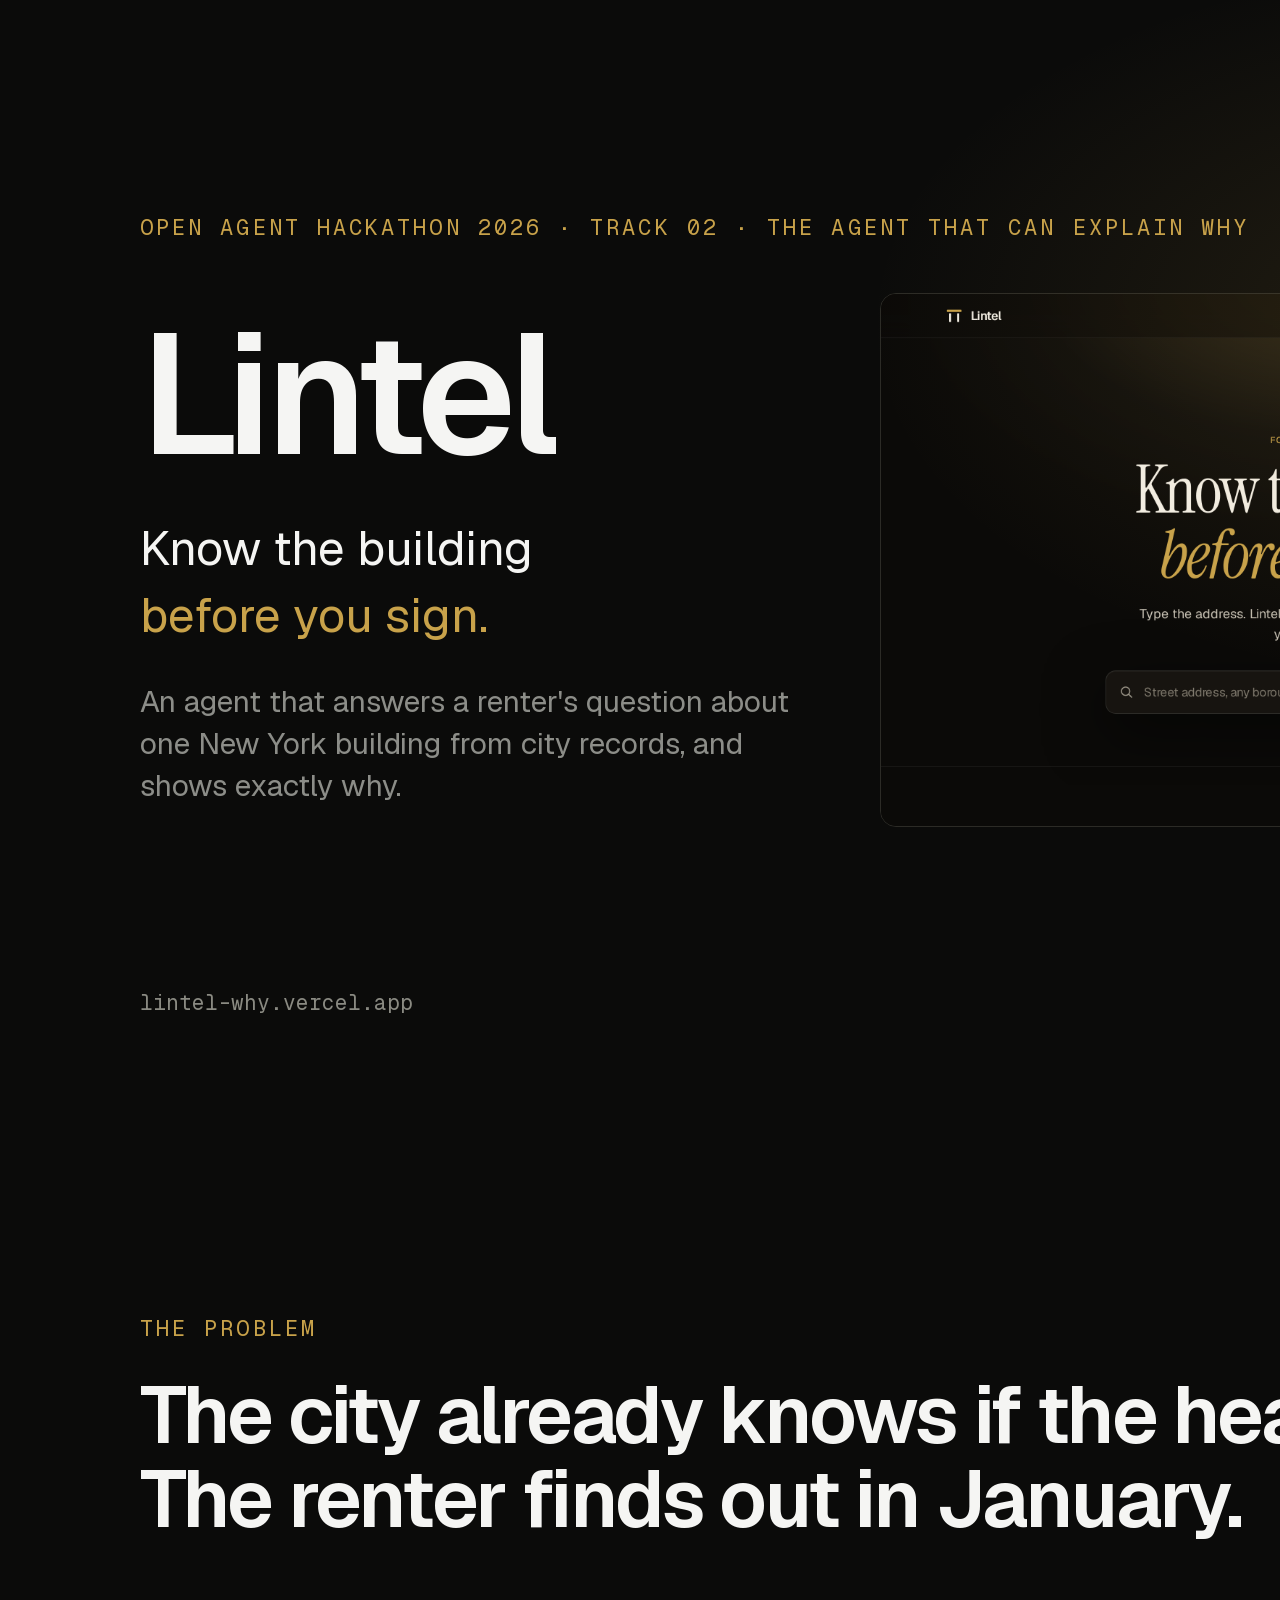
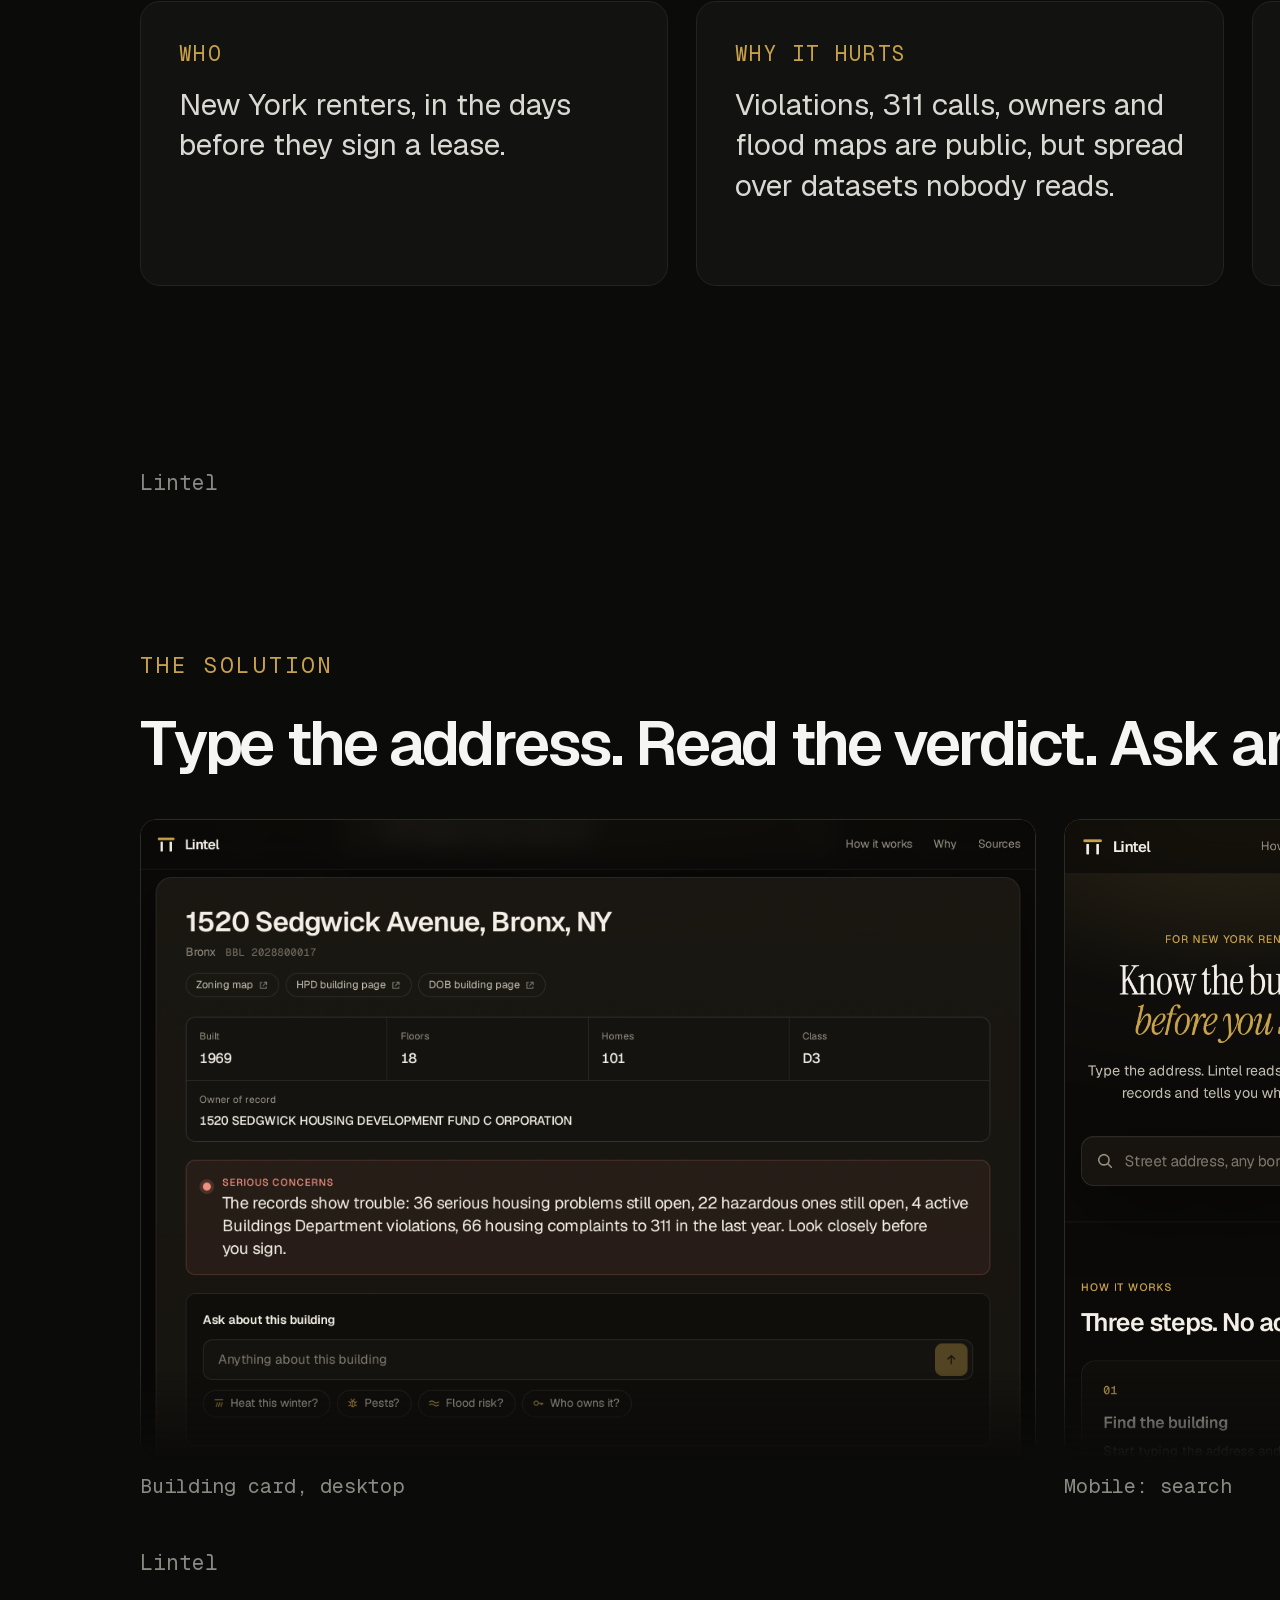
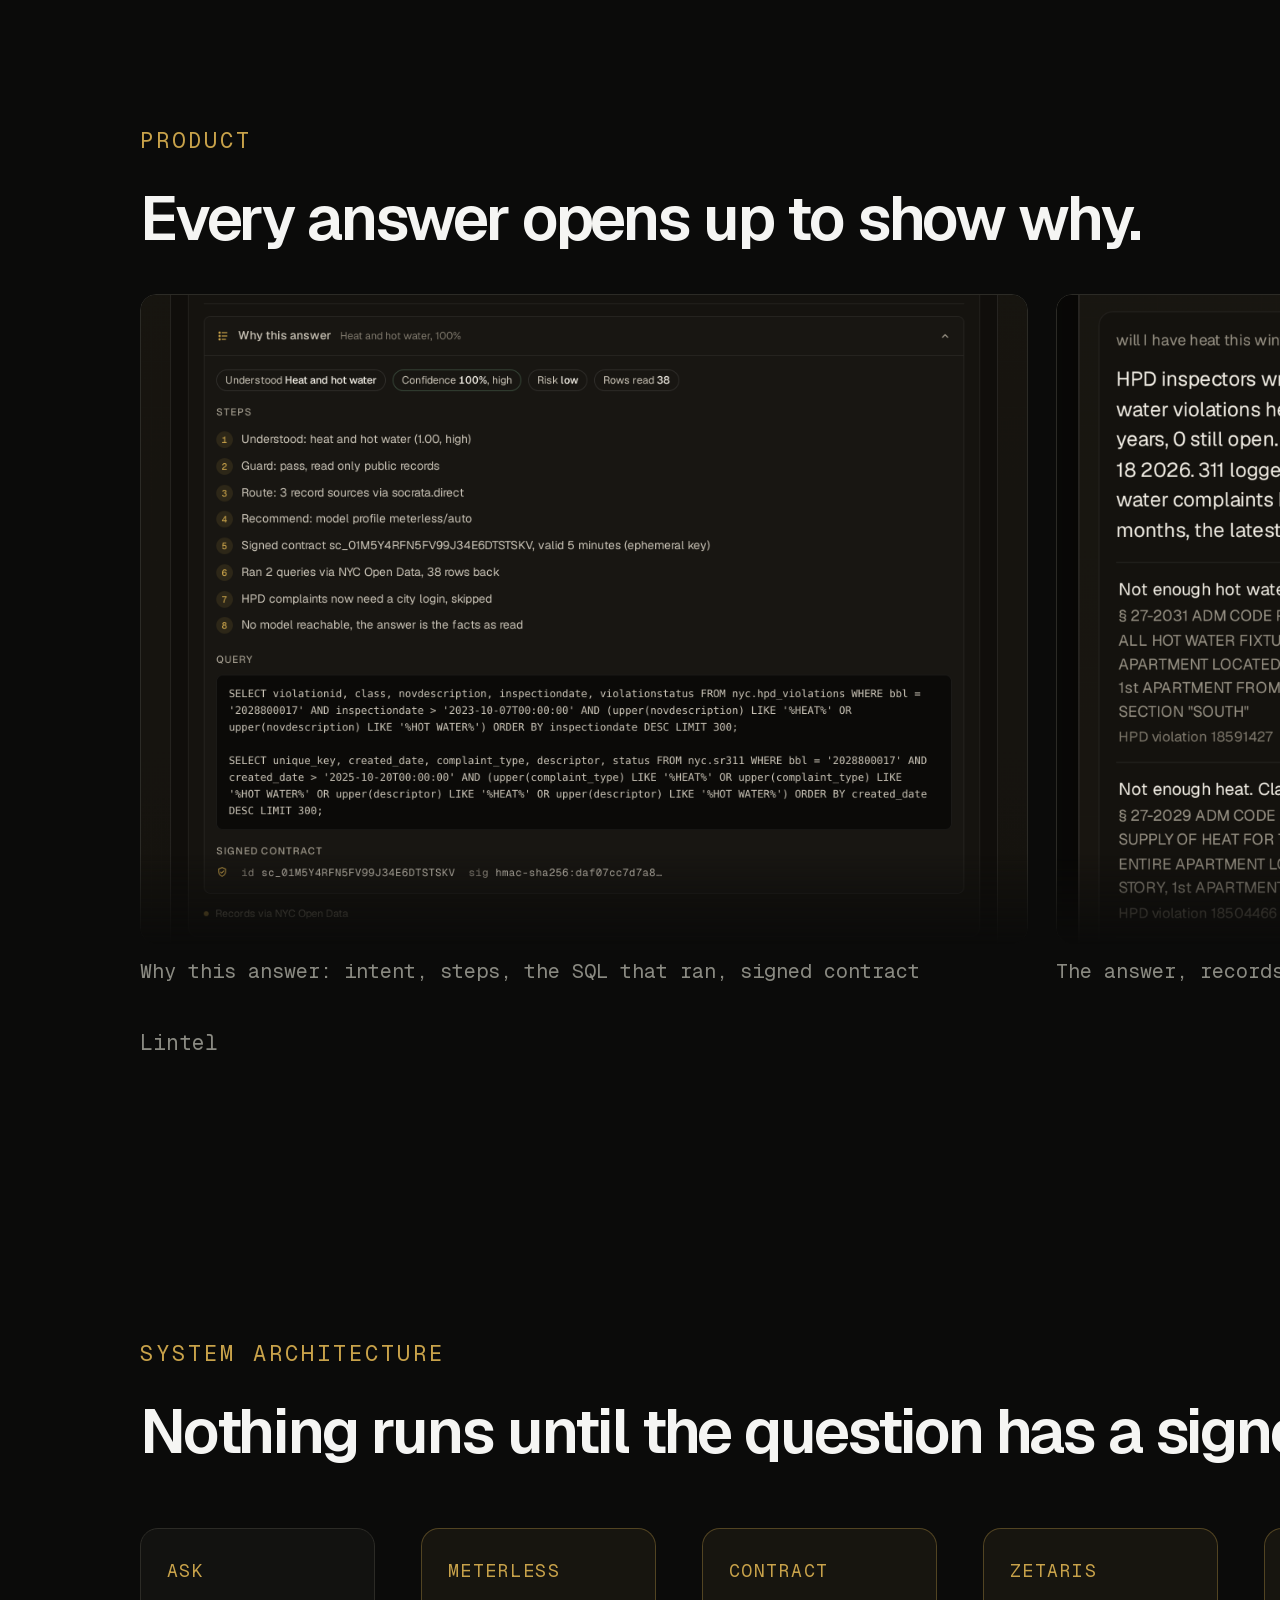
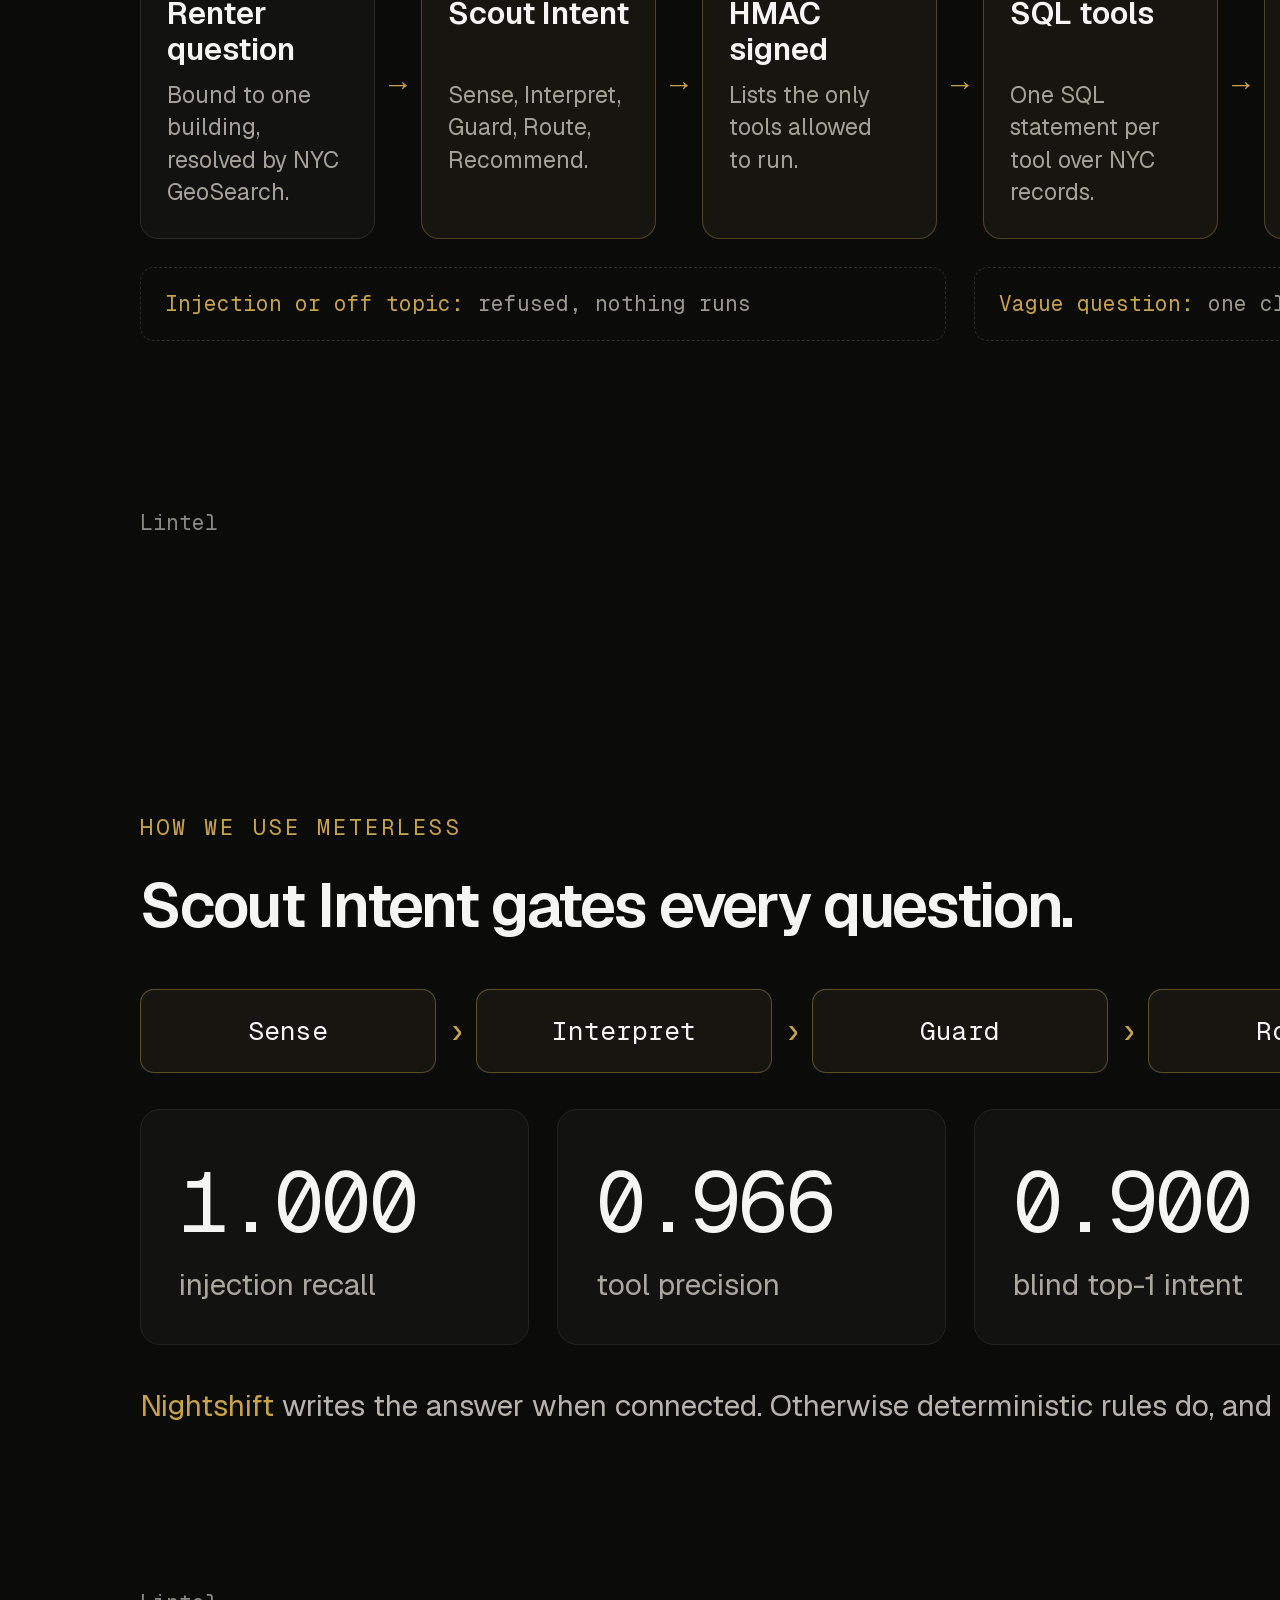
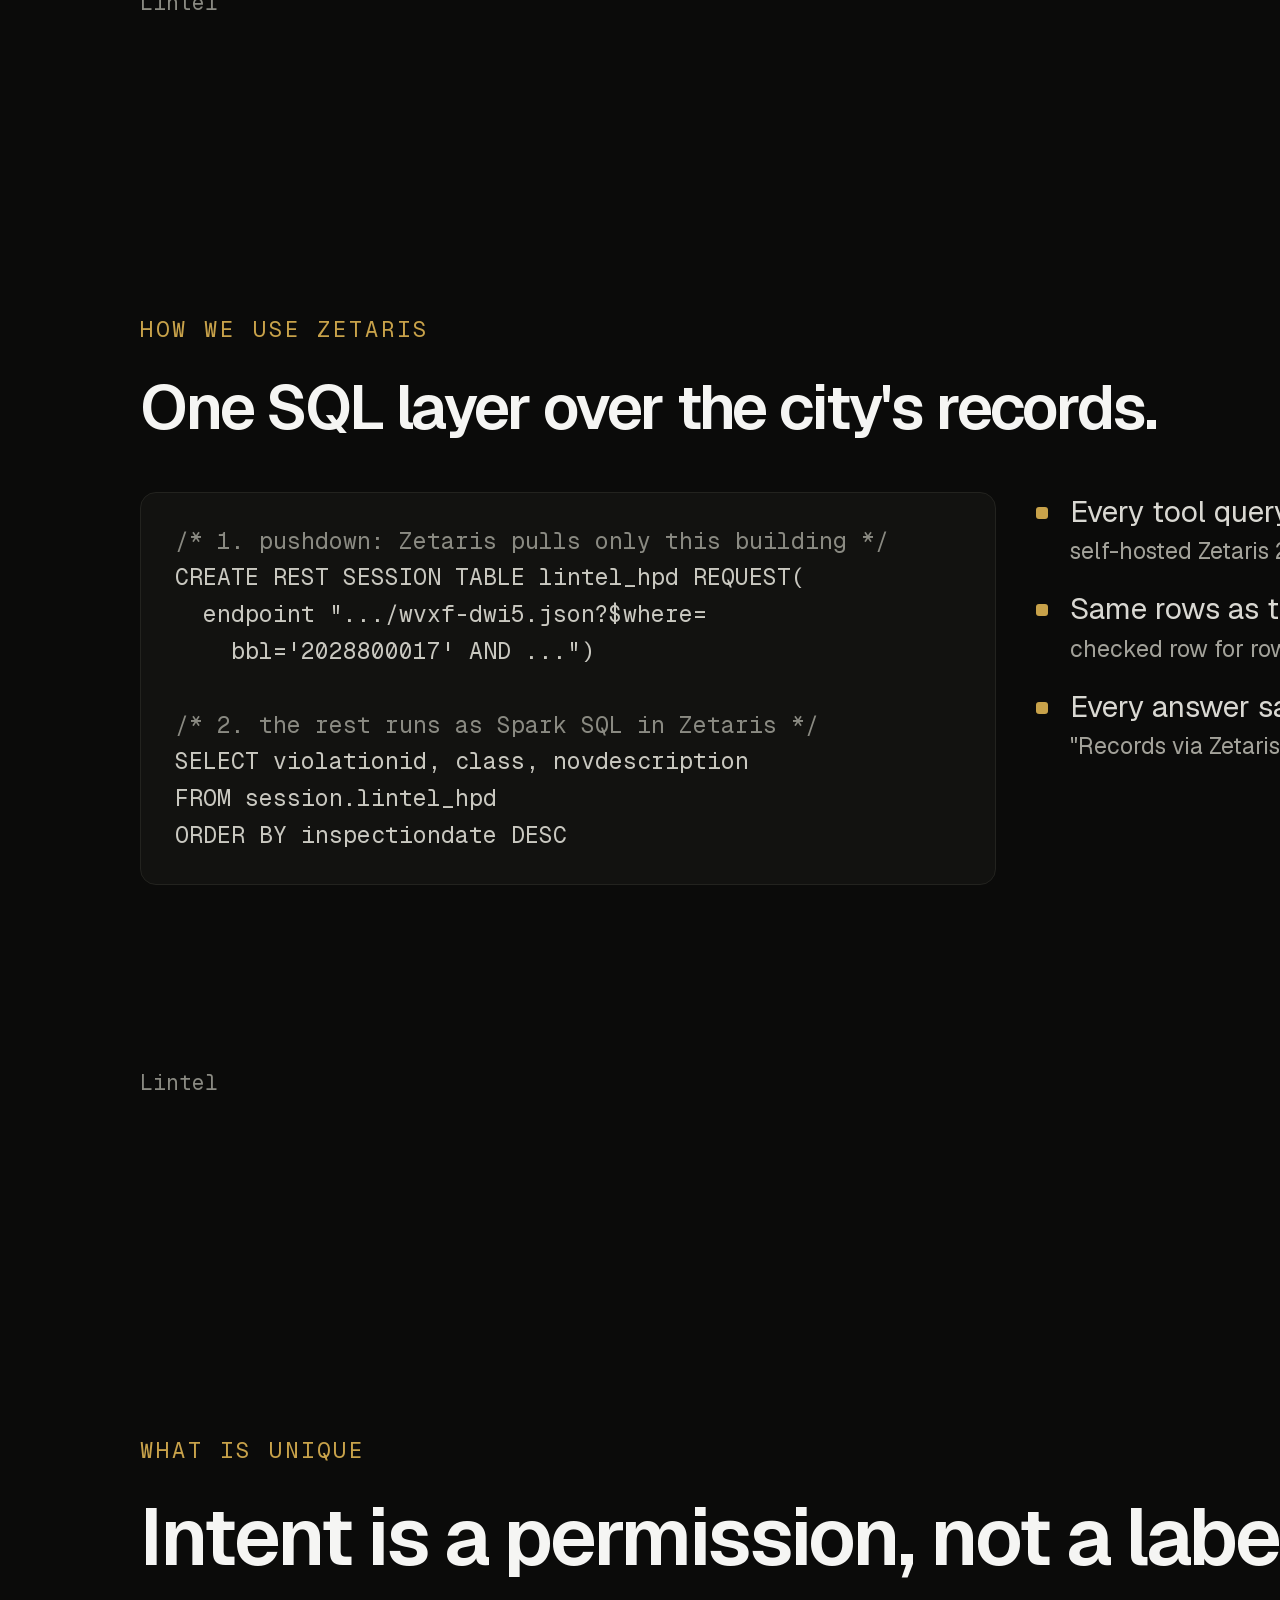
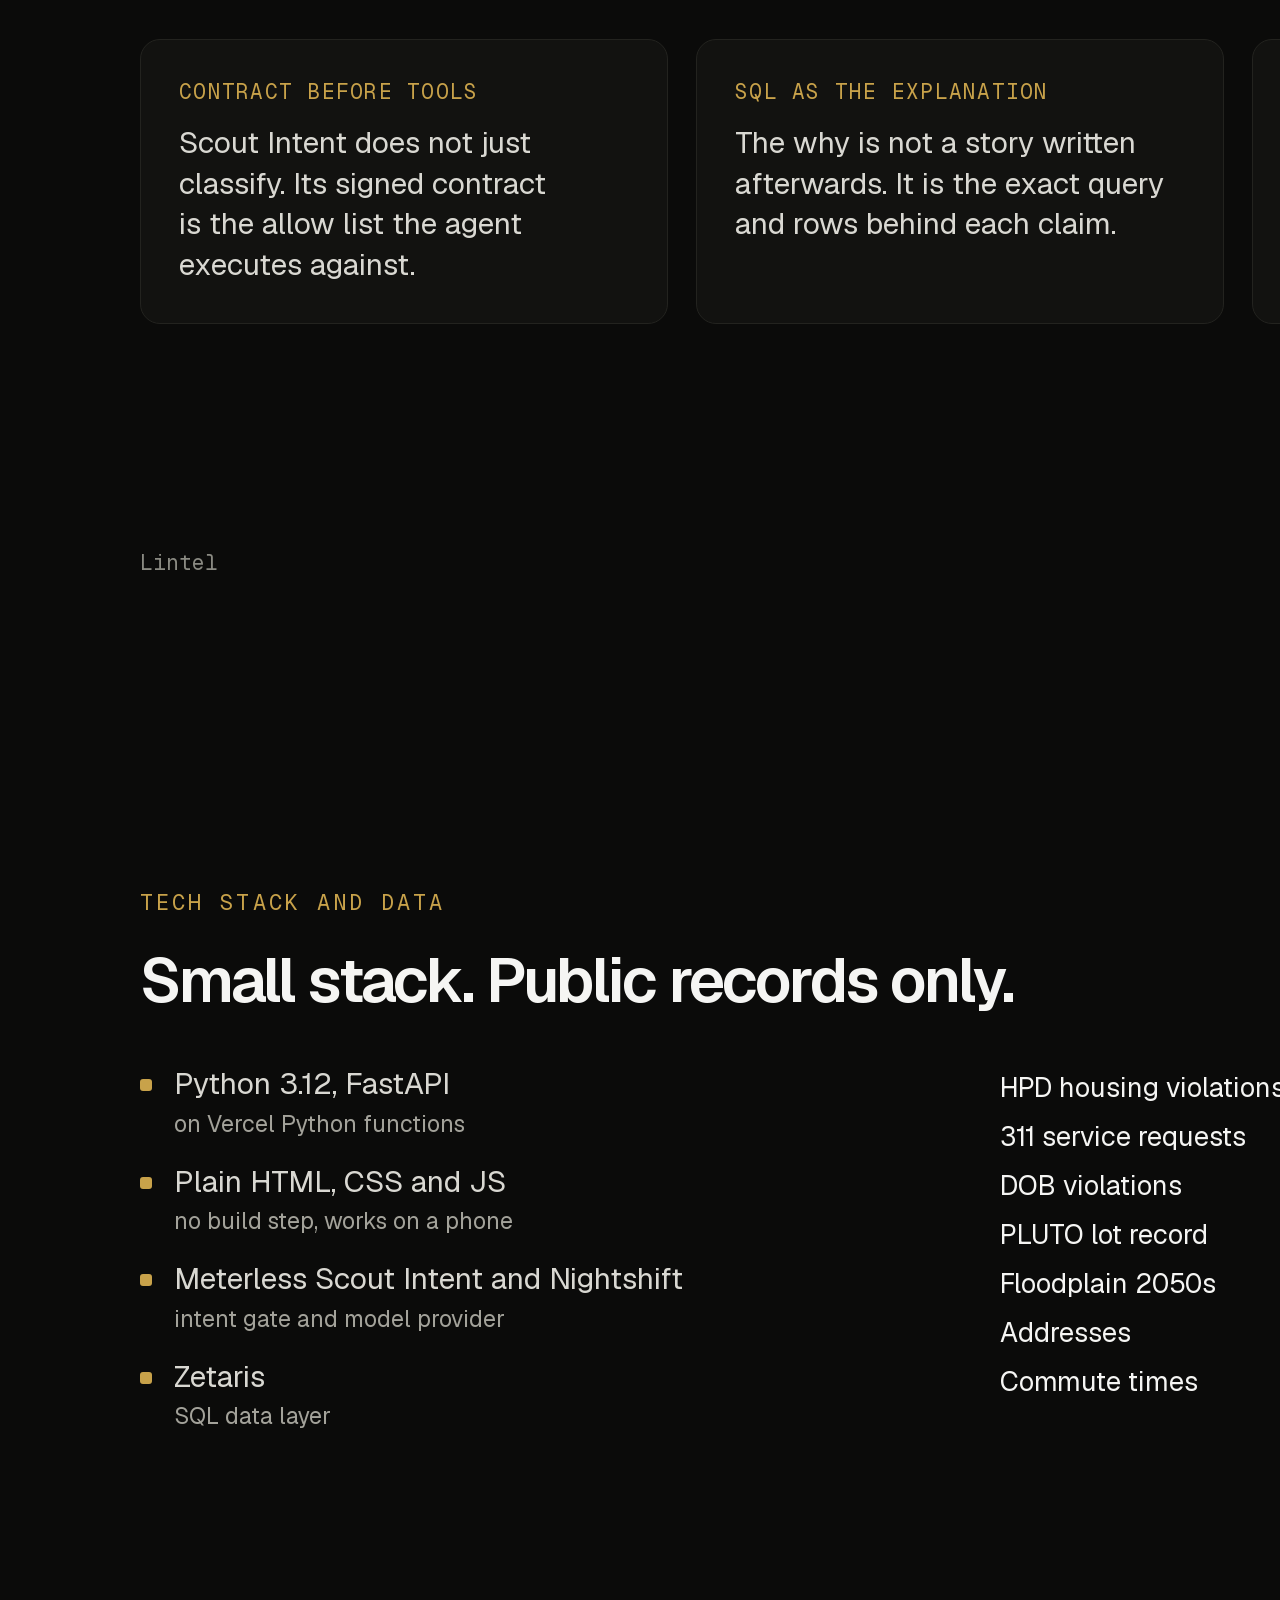
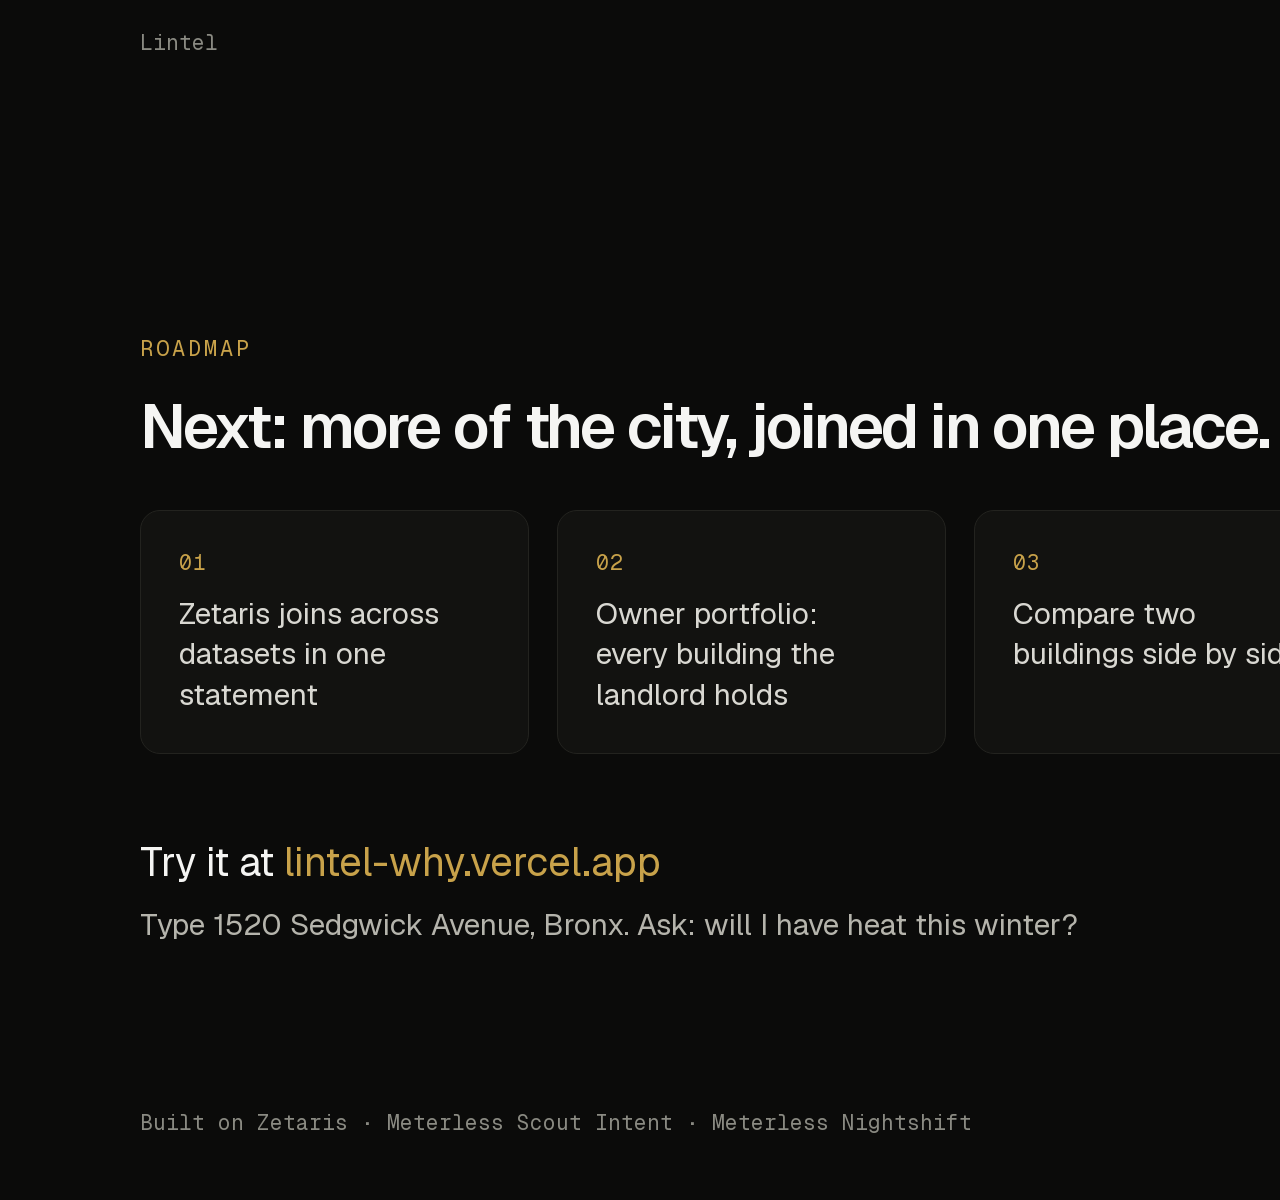
==== commit bf2c3ec0: "Zetaris live: REST session table pushdown + Spark SQL, key-gated relay for the hosted demo" ====
--- a/deck/deck.html
+++ b/deck/deck.html
@@ -84,19 +84,19 @@
 <div class="f"><span>Lintel</span><span>06</span></div></section>
 
 <section class="s"><div class="k">How we use Zetaris</div><h2 class="sm">One SQL layer over the city's records.</h2>
-<div class="two"><div class="mono"><i>/* zetaris/register.sql */</i>
-CREATE LIGHTNING REST TABLE hpd_violations
-  FROM NYC REQUEST(endpoint ".../wvxf-dwi5.json")
+<div class="two"><div class="mono"><i>/* 1. pushdown: Zetaris pulls only this building */</i>
+CREATE REST SESSION TABLE lintel_hpd REQUEST(
+  endpoint ".../wvxf-dwi5.json?$where=
+    bbl='2028800017' AND ...")
 
-<i>/* what the heat tool runs */</i>
+<i>/* 2. the rest runs as Spark SQL in Zetaris */</i>
 SELECT violationid, class, novdescription
-FROM nyc.hpd_violations
-WHERE bbl = '2028800017'
-  AND upper(novdescription) LIKE '%HEAT%'</div>
+FROM session.lintel_hpd
+ORDER BY inspectiondate DESC</div>
 <div class="list">
-<div>NYC datasets registered as Zetaris sources<small>app/zetaris.py sends every tool query through it</small></div>
-<div>The query you see is the query that ran<small>shown in the Why panel, with rows read</small></div>
-<div><em>Zetaris ready.</em> The live demo runs the same SQL direct on NYC Open Data<small>labeled "direct", since no Zetaris instance is connected there</small></div>
+<div>Every tool query runs through <em>Zetaris</em>, live<small>self-hosted Zetaris 2.4.3, reached by a key-gated relay</small></div>
+<div>Same rows as the city's own API<small>checked row for row on 1520 Sedgwick Ave</small></div>
+<div>Every answer says what ran<small>"Records via Zetaris", or "direct" if Zetaris is ever down</small></div>
 </div></div>
 <div class="f"><span>Lintel</span><span>07</span></div></section>
 
@@ -126,7 +126,7 @@
 
 <section class="s"><div class="k">Roadmap</div><h2 class="sm">Next: more of the city, joined in one place.</h2>
 <div class="g" style="grid-template-columns:repeat(4,1fr);margin-top:52px">
-<div class="c"><b>01</b><span>Live Zetaris instance with joins across datasets</span></div>
+<div class="c"><b>01</b><span>Zetaris joins across datasets in one statement</span></div>
 <div class="c"><b>02</b><span>Owner portfolio: every building the landlord holds</span></div>
 <div class="c"><b>03</b><span>Compare two buildings side by side</span></div>
 <div class="c"><b>04</b><span>Alerts when new violations land before move in</span></div></div>
